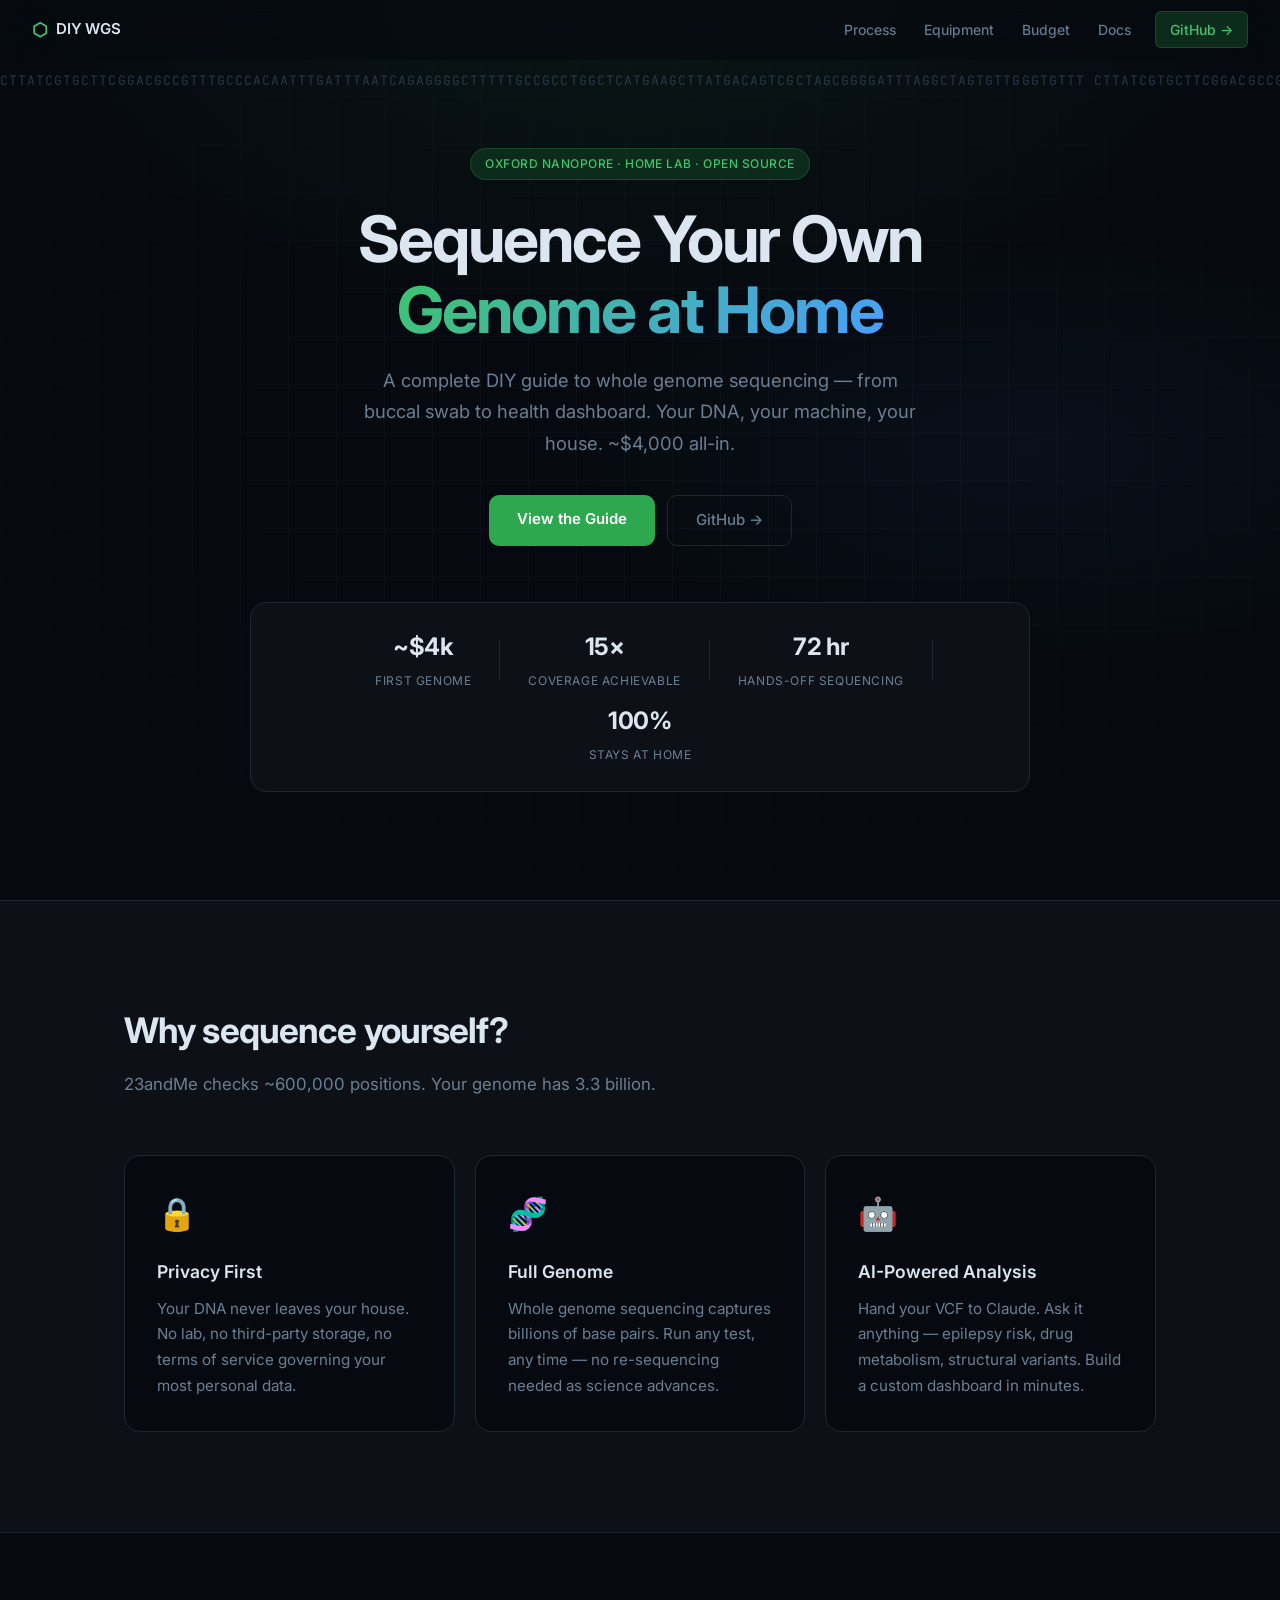
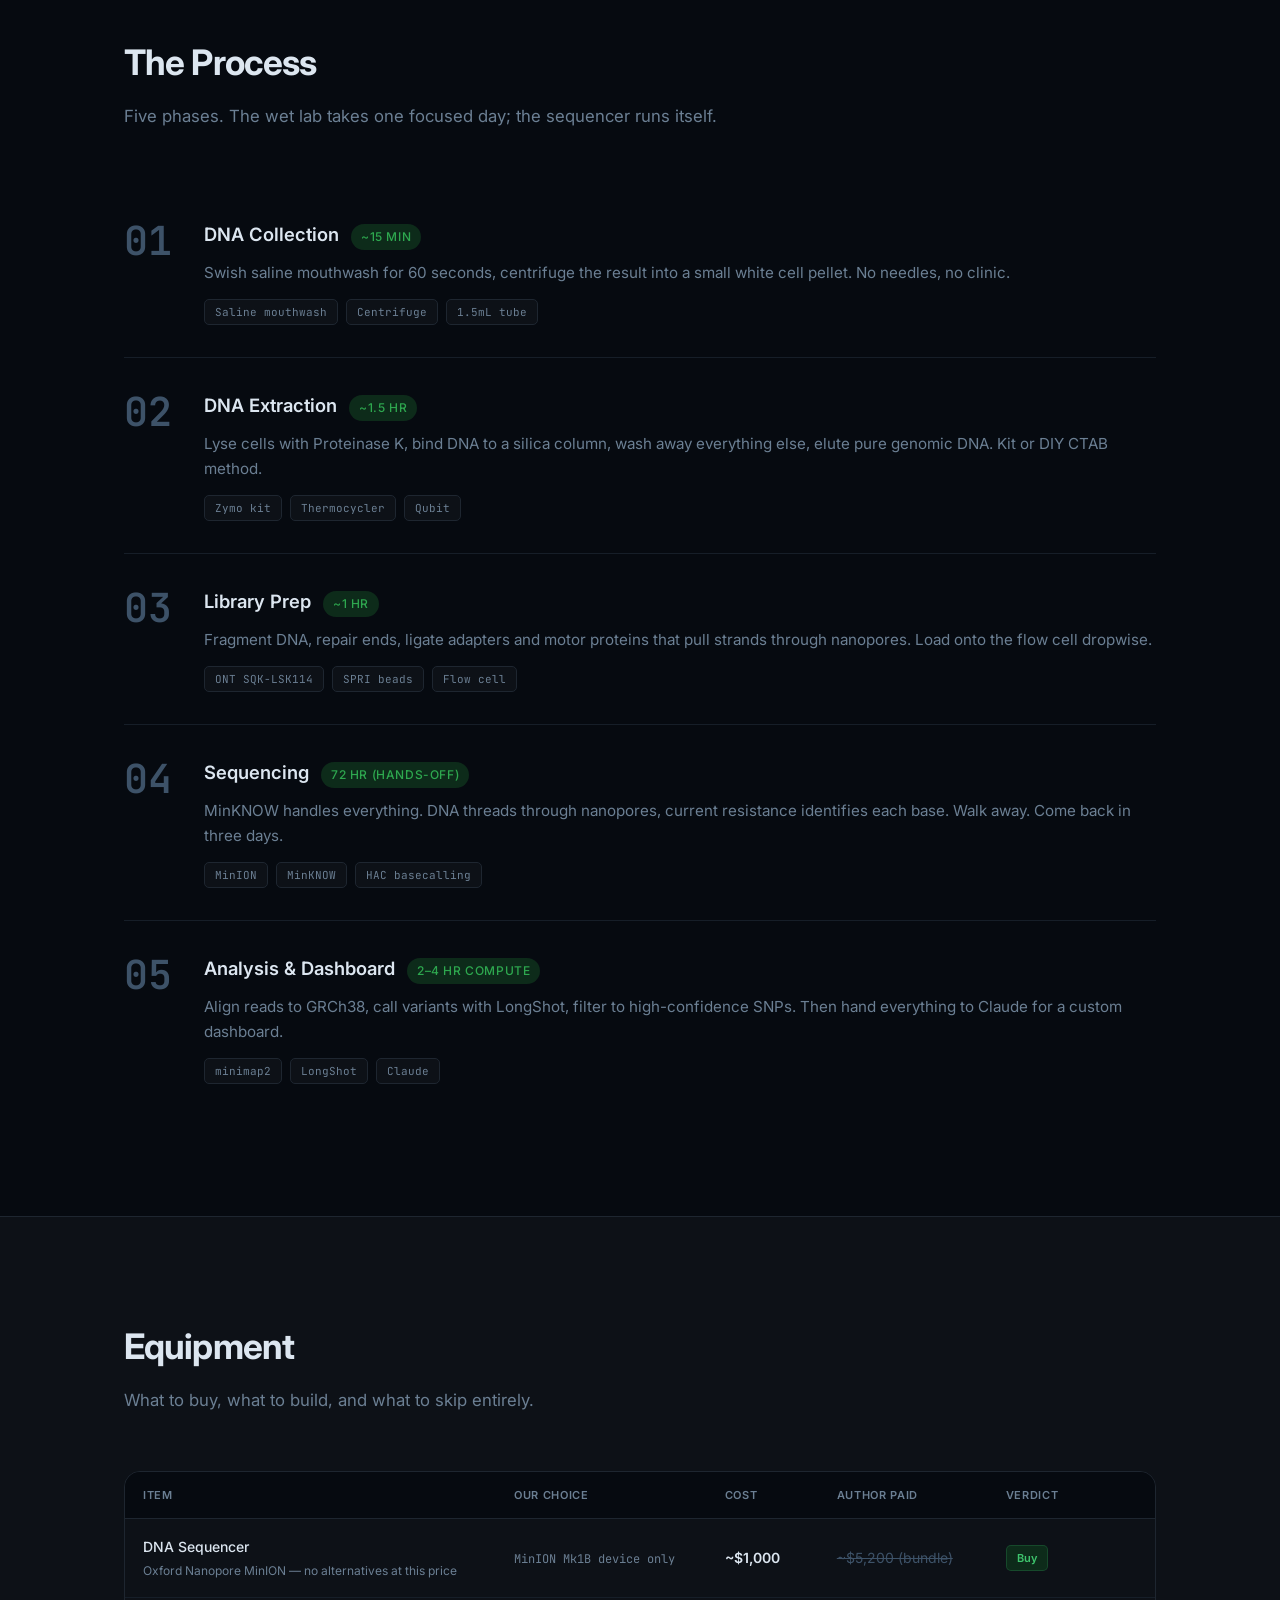
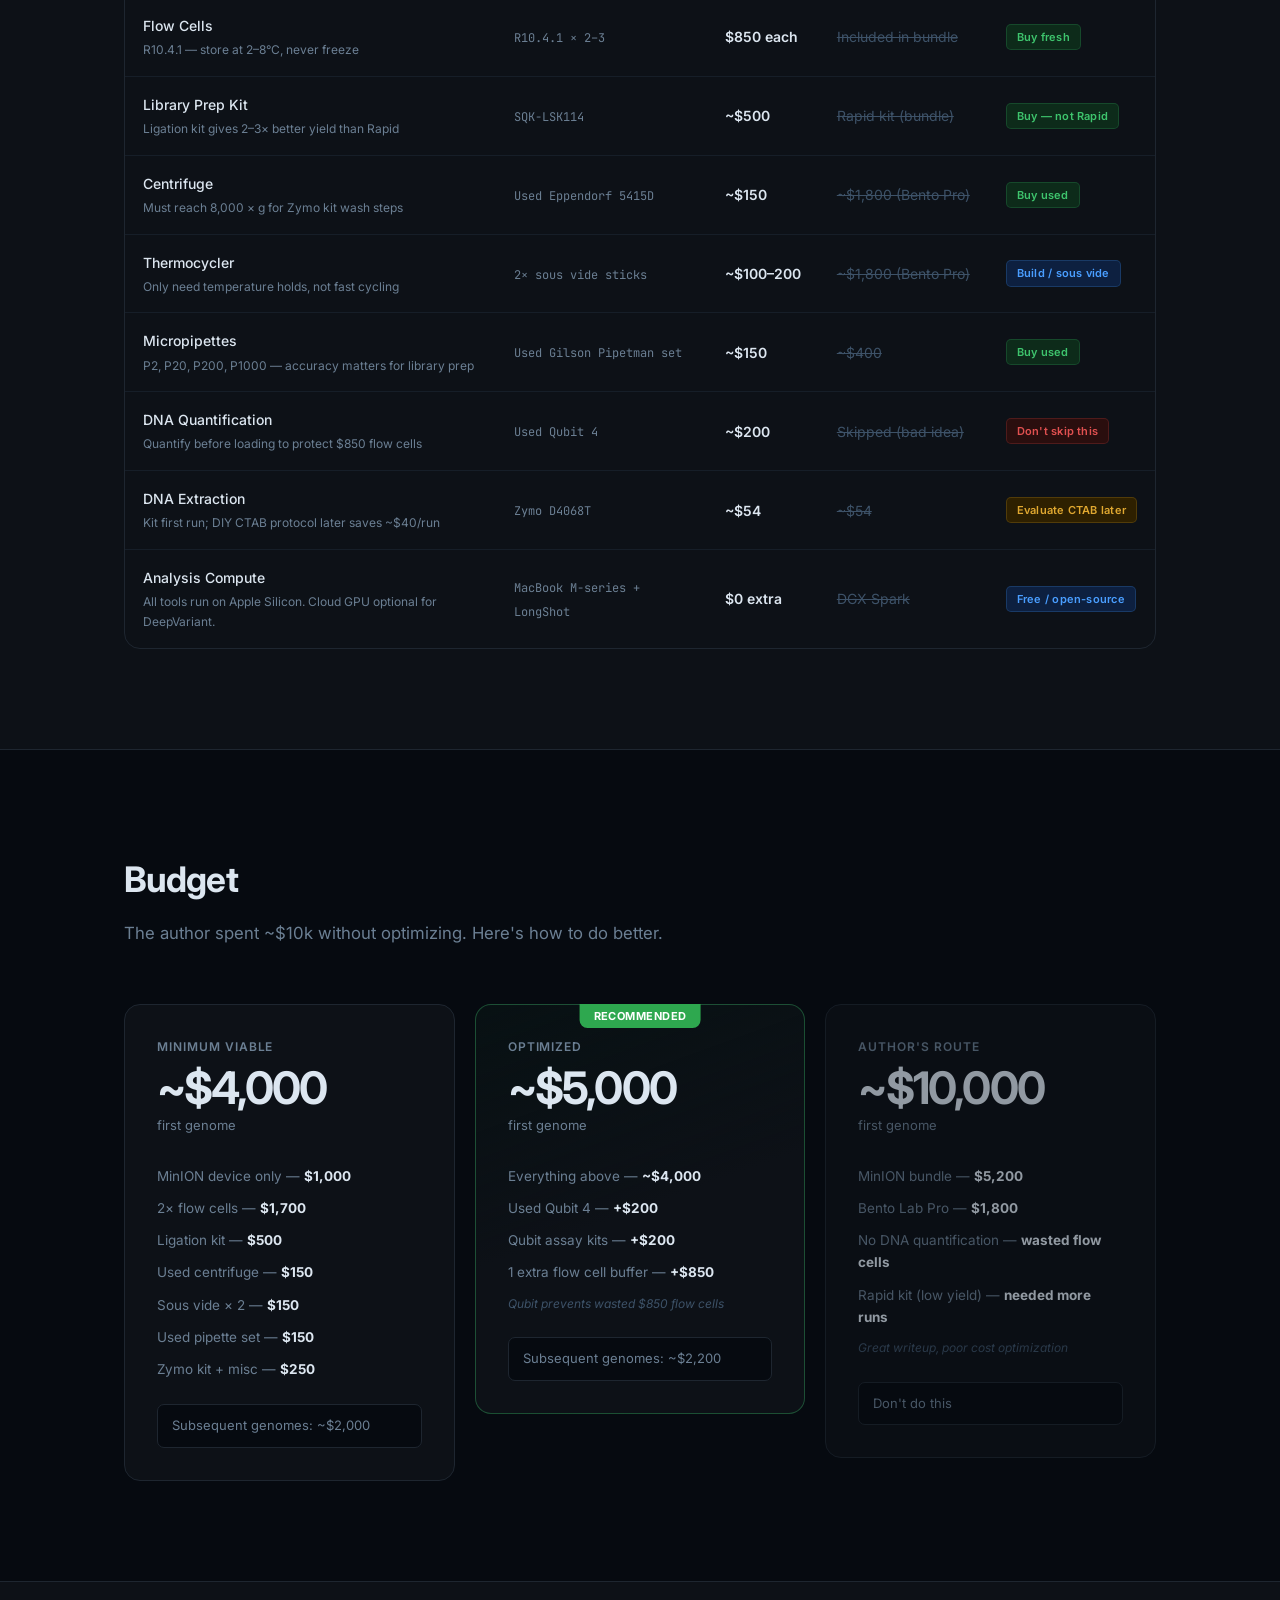
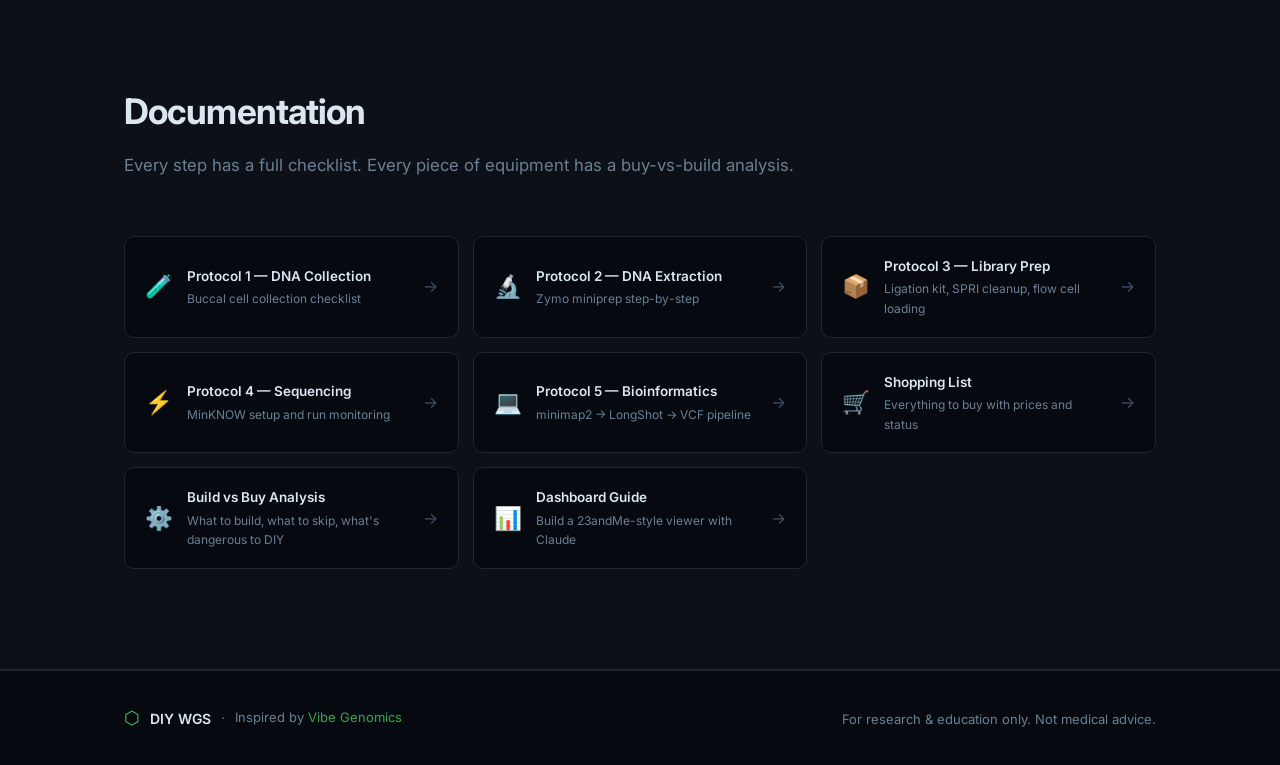
==== index.html @ b57f1a95 "Initial project setup: DIY whole genome sequencing guide Planning docs, protocols, equipment analysi" ====
<!DOCTYPE html>
<html lang="en">
<head>
  <meta charset="UTF-8">
  <meta name="viewport" content="width=device-width, initial-scale=1.0">
  <title>DIY Genome Sequencing</title>
  <link rel="preconnect" href="https://fonts.googleapis.com">
  <link href="https://fonts.googleapis.com/css2?family=Inter:wght@300;400;500;600;700&family=JetBrains+Mono:wght@400;600&display=swap" rel="stylesheet">
  <link rel="stylesheet" href="style.css">
</head>
<body>

  <!-- NAV -->
  <nav>
    <a href="#" class="nav-logo">
      <span class="logo-helix">⬡</span>
      <span>DIY&nbsp;WGS</span>
    </a>
    <div class="nav-links">
      <a href="#process">Process</a>
      <a href="#equipment">Equipment</a>
      <a href="#budget">Budget</a>
      <a href="#docs">Docs</a>
      <a href="https://github.com/jonathanmlaliberte/diy-wgs" class="nav-github" target="_blank">GitHub →</a>
    </div>
  </nav>

  <!-- HERO -->
  <section id="hero">
    <div class="dna-ticker" id="dnaTicker"></div>
    <div class="hero-content">
      <div class="hero-badge">Oxford Nanopore · Home Lab · Open Source</div>
      <h1>Sequence Your Own<br><span class="gradient-text">Genome at Home</span></h1>
      <p class="hero-sub">
        A complete DIY guide to whole genome sequencing — from buccal swab to
        health dashboard. Your DNA, your machine, your house. ~$4,000 all-in.
      </p>
      <div class="hero-cta">
        <a href="#process" class="btn-primary">View the Guide</a>
        <a href="https://github.com/jonathanmlaliberte/diy-wgs" class="btn-secondary" target="_blank">GitHub →</a>
      </div>
      <div class="hero-stats">
        <div class="stat">
          <span class="stat-value">~$4k</span>
          <span class="stat-label">first genome</span>
        </div>
        <div class="stat-divider"></div>
        <div class="stat">
          <span class="stat-value">15×</span>
          <span class="stat-label">coverage achievable</span>
        </div>
        <div class="stat-divider"></div>
        <div class="stat">
          <span class="stat-value">72 hr</span>
          <span class="stat-label">hands-off sequencing</span>
        </div>
        <div class="stat-divider"></div>
        <div class="stat">
          <span class="stat-value">100%</span>
          <span class="stat-label">stays at home</span>
        </div>
      </div>
    </div>
  </section>

  <!-- WHY -->
  <section id="why">
    <div class="container">
      <h2 class="section-title">Why sequence yourself?</h2>
      <p class="section-sub">23andMe checks ~600,000 positions. Your genome has 3.3 billion.</p>
      <div class="why-cards">
        <div class="why-card">
          <div class="why-icon">🔒</div>
          <h3>Privacy First</h3>
          <p>Your DNA never leaves your house. No lab, no third-party storage, no terms of service governing your most personal data.</p>
        </div>
        <div class="why-card">
          <div class="why-icon">🧬</div>
          <h3>Full Genome</h3>
          <p>Whole genome sequencing captures billions of base pairs. Run any test, any time — no re-sequencing needed as science advances.</p>
        </div>
        <div class="why-card">
          <div class="why-icon">🤖</div>
          <h3>AI-Powered Analysis</h3>
          <p>Hand your VCF to Claude. Ask it anything — epilepsy risk, drug metabolism, structural variants. Build a custom dashboard in minutes.</p>
        </div>
      </div>
    </div>
  </section>

  <!-- PROCESS -->
  <section id="process">
    <div class="container">
      <h2 class="section-title">The Process</h2>
      <p class="section-sub">Five phases. The wet lab takes one focused day; the sequencer runs itself.</p>
      <div class="steps">
        <div class="step">
          <div class="step-num">01</div>
          <div class="step-body">
            <div class="step-header">
              <h3>DNA Collection</h3>
              <span class="step-time">~15 min</span>
            </div>
            <p>Swish saline mouthwash for 60 seconds, centrifuge the result into a small white cell pellet. No needles, no clinic.</p>
            <div class="step-items">
              <span class="tag">Saline mouthwash</span>
              <span class="tag">Centrifuge</span>
              <span class="tag">1.5mL tube</span>
            </div>
          </div>
        </div>
        <div class="step">
          <div class="step-num">02</div>
          <div class="step-body">
            <div class="step-header">
              <h3>DNA Extraction</h3>
              <span class="step-time">~1.5 hr</span>
            </div>
            <p>Lyse cells with Proteinase K, bind DNA to a silica column, wash away everything else, elute pure genomic DNA. Kit or DIY CTAB method.</p>
            <div class="step-items">
              <span class="tag">Zymo kit</span>
              <span class="tag">Thermocycler</span>
              <span class="tag">Qubit</span>
            </div>
          </div>
        </div>
        <div class="step">
          <div class="step-num">03</div>
          <div class="step-body">
            <div class="step-header">
              <h3>Library Prep</h3>
              <span class="step-time">~1 hr</span>
            </div>
            <p>Fragment DNA, repair ends, ligate adapters and motor proteins that pull strands through nanopores. Load onto the flow cell dropwise.</p>
            <div class="step-items">
              <span class="tag">ONT SQK-LSK114</span>
              <span class="tag">SPRI beads</span>
              <span class="tag">Flow cell</span>
            </div>
          </div>
        </div>
        <div class="step">
          <div class="step-num">04</div>
          <div class="step-body">
            <div class="step-header">
              <h3>Sequencing</h3>
              <span class="step-time">72 hr (hands-off)</span>
            </div>
            <p>MinKNOW handles everything. DNA threads through nanopores, current resistance identifies each base. Walk away. Come back in three days.</p>
            <div class="step-items">
              <span class="tag">MinION</span>
              <span class="tag">MinKNOW</span>
              <span class="tag">HAC basecalling</span>
            </div>
          </div>
        </div>
        <div class="step">
          <div class="step-num">05</div>
          <div class="step-body">
            <div class="step-header">
              <h3>Analysis & Dashboard</h3>
              <span class="step-time">2–4 hr compute</span>
            </div>
            <p>Align reads to GRCh38, call variants with LongShot, filter to high-confidence SNPs. Then hand everything to Claude for a custom dashboard.</p>
            <div class="step-items">
              <span class="tag">minimap2</span>
              <span class="tag">LongShot</span>
              <span class="tag">Claude</span>
            </div>
          </div>
        </div>
      </div>
    </div>
  </section>

  <!-- EQUIPMENT -->
  <section id="equipment">
    <div class="container">
      <h2 class="section-title">Equipment</h2>
      <p class="section-sub">What to buy, what to build, and what to skip entirely.</p>
      <div class="equip-table-wrap">
        <table class="equip-table">
          <thead>
            <tr>
              <th>Item</th>
              <th>Our Choice</th>
              <th>Cost</th>
              <th>Author Paid</th>
              <th>Verdict</th>
            </tr>
          </thead>
          <tbody>
            <tr>
              <td>
                <div class="equip-name">DNA Sequencer</div>
                <div class="equip-desc">Oxford Nanopore MinION — no alternatives at this price</div>
              </td>
              <td><span class="mono">MinION Mk1B device only</span></td>
              <td class="cost">~$1,000</td>
              <td class="cost muted">~$5,200 (bundle)</td>
              <td><span class="verdict buy">Buy</span></td>
            </tr>
            <tr>
              <td>
                <div class="equip-name">Flow Cells</div>
                <div class="equip-desc">R10.4.1 — store at 2–8°C, never freeze</div>
              </td>
              <td><span class="mono">R10.4.1 × 2–3</span></td>
              <td class="cost">$850 each</td>
              <td class="cost muted">Included in bundle</td>
              <td><span class="verdict buy">Buy fresh</span></td>
            </tr>
            <tr>
              <td>
                <div class="equip-name">Library Prep Kit</div>
                <div class="equip-desc">Ligation kit gives 2–3× better yield than Rapid</div>
              </td>
              <td><span class="mono">SQK-LSK114</span></td>
              <td class="cost">~$500</td>
              <td class="cost muted">Rapid kit (bundle)</td>
              <td><span class="verdict buy">Buy — not Rapid</span></td>
            </tr>
            <tr>
              <td>
                <div class="equip-name">Centrifuge</div>
                <div class="equip-desc">Must reach 8,000 × g for Zymo kit wash steps</div>
              </td>
              <td><span class="mono">Used Eppendorf 5415D</span></td>
              <td class="cost">~$150</td>
              <td class="cost muted">~$1,800 (Bento Pro)</td>
              <td><span class="verdict buy">Buy used</span></td>
            </tr>
            <tr>
              <td>
                <div class="equip-name">Thermocycler</div>
                <div class="equip-desc">Only need temperature holds, not fast cycling</div>
              </td>
              <td><span class="mono">2× sous vide sticks</span></td>
              <td class="cost">~$100–200</td>
              <td class="cost muted">~$1,800 (Bento Pro)</td>
              <td><span class="verdict build">Build / sous vide</span></td>
            </tr>
            <tr>
              <td>
                <div class="equip-name">Micropipettes</div>
                <div class="equip-desc">P2, P20, P200, P1000 — accuracy matters for library prep</div>
              </td>
              <td><span class="mono">Used Gilson Pipetman set</span></td>
              <td class="cost">~$150</td>
              <td class="cost muted">~$400</td>
              <td><span class="verdict buy">Buy used</span></td>
            </tr>
            <tr>
              <td>
                <div class="equip-name">DNA Quantification</div>
                <div class="equip-desc">Quantify before loading to protect $850 flow cells</div>
              </td>
              <td><span class="mono">Used Qubit 4</span></td>
              <td class="cost">~$200</td>
              <td class="cost muted">Skipped (bad idea)</td>
              <td><span class="verdict important">Don't skip this</span></td>
            </tr>
            <tr>
              <td>
                <div class="equip-name">DNA Extraction</div>
                <div class="equip-desc">Kit first run; DIY CTAB protocol later saves ~$40/run</div>
              </td>
              <td><span class="mono">Zymo D4068T</span></td>
              <td class="cost">~$54</td>
              <td class="cost muted">~$54</td>
              <td><span class="verdict eval">Evaluate CTAB later</span></td>
            </tr>
            <tr>
              <td>
                <div class="equip-name">Analysis Compute</div>
                <div class="equip-desc">All tools run on Apple Silicon. Cloud GPU optional for DeepVariant.</div>
              </td>
              <td><span class="mono">MacBook M-series + LongShot</span></td>
              <td class="cost">$0 extra</td>
              <td class="cost muted">DGX Spark</td>
              <td><span class="verdict build">Free / open-source</span></td>
            </tr>
          </tbody>
        </table>
      </div>
    </div>
  </section>

  <!-- BUDGET -->
  <section id="budget">
    <div class="container">
      <h2 class="section-title">Budget</h2>
      <p class="section-sub">The author spent ~$10k without optimizing. Here's how to do better.</p>
      <div class="budget-cards">
        <div class="budget-card">
          <div class="budget-tier">Minimum Viable</div>
          <div class="budget-price">~$4,000</div>
          <div class="budget-per">first genome</div>
          <div class="budget-items">
            <div class="bi">MinION device only — <strong>$1,000</strong></div>
            <div class="bi">2× flow cells — <strong>$1,700</strong></div>
            <div class="bi">Ligation kit — <strong>$500</strong></div>
            <div class="bi">Used centrifuge — <strong>$150</strong></div>
            <div class="bi">Sous vide × 2 — <strong>$150</strong></div>
            <div class="bi">Used pipette set — <strong>$150</strong></div>
            <div class="bi">Zymo kit + misc — <strong>$250</strong></div>
          </div>
          <div class="budget-subsequent">Subsequent genomes: ~$2,000</div>
        </div>
        <div class="budget-card recommended">
          <div class="budget-rec-badge">Recommended</div>
          <div class="budget-tier">Optimized</div>
          <div class="budget-price">~$5,000</div>
          <div class="budget-per">first genome</div>
          <div class="budget-items">
            <div class="bi">Everything above — <strong>~$4,000</strong></div>
            <div class="bi">Used Qubit 4 — <strong>+$200</strong></div>
            <div class="bi">Qubit assay kits — <strong>+$200</strong></div>
            <div class="bi">1 extra flow cell buffer — <strong>+$850</strong></div>
            <div class="bi bi-note">Qubit prevents wasted $850 flow cells</div>
          </div>
          <div class="budget-subsequent">Subsequent genomes: ~$2,200</div>
        </div>
        <div class="budget-card dim">
          <div class="budget-tier">Author's Route</div>
          <div class="budget-price">~$10,000</div>
          <div class="budget-per">first genome</div>
          <div class="budget-items">
            <div class="bi">MinION bundle — <strong>$5,200</strong></div>
            <div class="bi">Bento Lab Pro — <strong>$1,800</strong></div>
            <div class="bi">No DNA quantification — <strong>wasted flow cells</strong></div>
            <div class="bi">Rapid kit (low yield) — <strong>needed more runs</strong></div>
            <div class="bi bi-note">Great writeup, poor cost optimization</div>
          </div>
          <div class="budget-subsequent">Don't do this</div>
        </div>
      </div>
    </div>
  </section>

  <!-- DOCS -->
  <section id="docs">
    <div class="container">
      <h2 class="section-title">Documentation</h2>
      <p class="section-sub">Every step has a full checklist. Every piece of equipment has a buy-vs-build analysis.</p>
      <div class="docs-grid">
        <a href="protocols/01-dna-collection.md" class="doc-card">
          <div class="doc-icon">🧪</div>
          <div class="doc-body">
            <h4>Protocol 1 — DNA Collection</h4>
            <p>Buccal cell collection checklist</p>
          </div>
          <span class="doc-arrow">→</span>
        </a>
        <a href="protocols/02-dna-extraction.md" class="doc-card">
          <div class="doc-icon">🔬</div>
          <div class="doc-body">
            <h4>Protocol 2 — DNA Extraction</h4>
            <p>Zymo miniprep step-by-step</p>
          </div>
          <span class="doc-arrow">→</span>
        </a>
        <a href="protocols/03-library-prep.md" class="doc-card">
          <div class="doc-icon">📦</div>
          <div class="doc-body">
            <h4>Protocol 3 — Library Prep</h4>
            <p>Ligation kit, SPRI cleanup, flow cell loading</p>
          </div>
          <span class="doc-arrow">→</span>
        </a>
        <a href="protocols/04-sequencing.md" class="doc-card">
          <div class="doc-icon">⚡</div>
          <div class="doc-body">
            <h4>Protocol 4 — Sequencing</h4>
            <p>MinKNOW setup and run monitoring</p>
          </div>
          <span class="doc-arrow">→</span>
        </a>
        <a href="protocols/05-bioinformatics.md" class="doc-card">
          <div class="doc-icon">💻</div>
          <div class="doc-body">
            <h4>Protocol 5 — Bioinformatics</h4>
            <p>minimap2 → LongShot → VCF pipeline</p>
          </div>
          <span class="doc-arrow">→</span>
        </a>
        <a href="equipment/06-shopping-list.md" class="doc-card">
          <div class="doc-icon">🛒</div>
          <div class="doc-body">
            <h4>Shopping List</h4>
            <p>Everything to buy with prices and status</p>
          </div>
          <span class="doc-arrow">→</span>
        </a>
        <a href="research/build-vs-buy.md" class="doc-card">
          <div class="doc-icon">⚙️</div>
          <div class="doc-body">
            <h4>Build vs Buy Analysis</h4>
            <p>What to build, what to skip, what's dangerous to DIY</p>
          </div>
          <span class="doc-arrow">→</span>
        </a>
        <a href="bioinformatics/dashboard.md" class="doc-card">
          <div class="doc-icon">📊</div>
          <div class="doc-body">
            <h4>Dashboard Guide</h4>
            <p>Build a 23andMe-style viewer with Claude</p>
          </div>
          <span class="doc-arrow">→</span>
        </a>
      </div>
    </div>
  </section>

  <!-- FOOTER -->
  <footer>
    <div class="container">
      <div class="footer-inner">
        <div class="footer-left">
          <span class="logo-helix">⬡</span>
          <span class="footer-name">DIY WGS</span>
          <span class="footer-sep">·</span>
          <span class="footer-note">Inspired by <a href="https://vibe-genomics.replit.app/" target="_blank">Vibe Genomics</a></span>
        </div>
        <div class="footer-right">
          <span class="footer-note">For research & education only. Not medical advice.</span>
        </div>
      </div>
    </div>
  </footer>

  <script>
    // DNA ticker animation
    const bases = ['A','T','C','G'];
    const ticker = document.getElementById('dnaTicker');
    const seq = Array.from({length: 120}, () => bases[Math.floor(Math.random()*4)]).join('');
    ticker.textContent = seq + '  ' + seq;

    // Smooth scroll for nav links
    document.querySelectorAll('a[href^="#"]').forEach(a => {
      a.addEventListener('click', e => {
        const target = document.querySelector(a.getAttribute('href'));
        if (target) {
          e.preventDefault();
          target.scrollIntoView({behavior: 'smooth', block: 'start'});
        }
      });
    });

    // Nav shadow on scroll
    const nav = document.querySelector('nav');
    window.addEventListener('scroll', () => {
      nav.classList.toggle('scrolled', window.scrollY > 20);
    });
  </script>
</body>
</html>
---- style.css ----
/* ─── Reset & Base ──────────────────────────────────────────────────────── */
*, *::before, *::after { box-sizing: border-box; margin: 0; padding: 0; }

:root {
  --bg:           #060a10;
  --bg-card:      #0d1117;
  --bg-card-2:    #111820;
  --border:       #1e2630;
  --border-soft:  #161e28;
  --text:         #dce6f0;
  --text-muted:   #6b7f93;
  --text-dim:     #3d5268;
  --green:        #2ea84f;
  --green-bright: #3ec46d;
  --green-dim:    #0d2b1a;
  --blue:         #4a9eff;
  --blue-dim:     #0d2040;
  --yellow:       #e0a830;
  --yellow-dim:   #2e2000;
  --red:          #e05050;
  --red-dim:      #2a0e0e;
  --purple:       #a97df0;
  --purple-dim:   #1e1040;
  --mono:         'JetBrains Mono', 'Courier New', monospace;
  --sans:         'Inter', -apple-system, BlinkMacSystemFont, 'Segoe UI', sans-serif;
  --radius:       10px;
  --radius-lg:    16px;
}

html { scroll-behavior: smooth; }

body {
  background: var(--bg);
  color: var(--text);
  font-family: var(--sans);
  font-size: 16px;
  line-height: 1.65;
  overflow-x: hidden;
}

a { color: inherit; text-decoration: none; }
.container { max-width: 1080px; margin: 0 auto; padding: 0 24px; }

/* ─── Nav ───────────────────────────────────────────────────────────────── */
nav {
  position: fixed; top: 0; left: 0; right: 0; z-index: 100;
  display: flex; align-items: center; justify-content: space-between;
  padding: 0 32px; height: 60px;
  background: rgba(6, 10, 16, 0.7);
  backdrop-filter: blur(14px);
  border-bottom: 1px solid transparent;
  transition: border-color 0.2s, background 0.2s;
}
nav.scrolled {
  border-bottom-color: var(--border);
  background: rgba(6, 10, 16, 0.92);
}
.nav-logo {
  display: flex; align-items: center; gap: 8px;
  font-weight: 600; font-size: 15px; letter-spacing: -0.01em;
  color: var(--text);
}
.logo-helix { font-size: 18px; color: var(--green-bright); }
.nav-links { display: flex; align-items: center; gap: 4px; }
.nav-links a {
  padding: 6px 12px; border-radius: 6px;
  font-size: 14px; font-weight: 450; color: var(--text-muted);
  transition: color 0.15s, background 0.15s;
}
.nav-links a:hover { color: var(--text); background: rgba(255,255,255,0.04); }
.nav-github {
  margin-left: 8px; padding: 6px 14px !important;
  background: var(--green-dim) !important; color: var(--green-bright) !important;
  border: 1px solid rgba(62, 196, 109, 0.2); border-radius: 6px;
  font-weight: 500 !important;
}
.nav-github:hover { background: rgba(62,196,109,0.2) !important; }

/* ─── Hero ──────────────────────────────────────────────────────────────── */
#hero {
  min-height: 100vh;
  display: flex; flex-direction: column; align-items: center; justify-content: center;
  text-align: center;
  padding: 120px 24px 80px;
  position: relative;
  overflow: hidden;
}

#hero::before {
  content: '';
  position: absolute; inset: 0;
  background:
    radial-gradient(ellipse 80% 60% at 50% 0%, rgba(46, 168, 79, 0.07) 0%, transparent 60%),
    radial-gradient(ellipse 60% 40% at 80% 50%, rgba(74, 158, 255, 0.04) 0%, transparent 60%);
  pointer-events: none;
}

/* subtle grid */
#hero::after {
  content: '';
  position: absolute; inset: 0;
  background-image:
    linear-gradient(rgba(255,255,255,0.025) 1px, transparent 1px),
    linear-gradient(90deg, rgba(255,255,255,0.025) 1px, transparent 1px);
  background-size: 48px 48px;
  mask-image: radial-gradient(ellipse 90% 80% at 50% 50%, black 30%, transparent 80%);
  pointer-events: none;
}

.dna-ticker {
  position: absolute; top: 70px; left: 0; right: 0;
  font-family: var(--mono); font-size: 13px; color: var(--text-dim);
  letter-spacing: 0.08em; white-space: nowrap;
  animation: ticker 40s linear infinite;
  opacity: 0.6;
}
@keyframes ticker { from { transform: translateX(0); } to { transform: translateX(-50%); } }

.hero-content { position: relative; z-index: 1; max-width: 780px; }

.hero-badge {
  display: inline-flex; align-items: center;
  margin-bottom: 24px; padding: 5px 14px; border-radius: 999px;
  background: var(--green-dim); border: 1px solid rgba(62,196,109,0.2);
  font-size: 12px; font-weight: 500; color: var(--green-bright);
  letter-spacing: 0.04em; text-transform: uppercase;
}

h1 {
  font-size: clamp(2.4rem, 6vw, 4rem);
  font-weight: 700; letter-spacing: -0.03em; line-height: 1.1;
  margin-bottom: 20px;
}

.gradient-text {
  background: linear-gradient(135deg, var(--green-bright) 0%, var(--blue) 100%);
  -webkit-background-clip: text; -webkit-text-fill-color: transparent;
  background-clip: text;
}

.hero-sub {
  font-size: clamp(1rem, 2vw, 1.15rem); color: var(--text-muted);
  max-width: 560px; margin: 0 auto 36px; line-height: 1.7;
}

.hero-cta { display: flex; gap: 12px; justify-content: center; margin-bottom: 56px; flex-wrap: wrap; }

.btn-primary {
  padding: 12px 28px; border-radius: var(--radius);
  background: var(--green); color: #fff; font-weight: 600; font-size: 15px;
  transition: background 0.15s, transform 0.1s;
}
.btn-primary:hover { background: var(--green-bright); transform: translateY(-1px); }

.btn-secondary {
  padding: 12px 28px; border-radius: var(--radius);
  background: transparent; color: var(--text-muted);
  border: 1px solid var(--border); font-weight: 500; font-size: 15px;
  transition: border-color 0.15s, color 0.15s, transform 0.1s;
}
.btn-secondary:hover { border-color: var(--text-muted); color: var(--text); transform: translateY(-1px); }

.hero-stats {
  display: flex; align-items: center; justify-content: center;
  gap: 0; padding: 20px 32px;
  background: var(--bg-card); border: 1px solid var(--border); border-radius: var(--radius-lg);
  flex-wrap: wrap;
}
.stat { text-align: center; padding: 4px 28px; }
.stat-value { display: block; font-size: 1.5rem; font-weight: 700; color: var(--text); letter-spacing: -0.02em; }
.stat-label { font-size: 12px; color: var(--text-muted); text-transform: uppercase; letter-spacing: 0.05em; }
.stat-divider { width: 1px; height: 40px; background: var(--border); }

/* ─── Sections ──────────────────────────────────────────────────────────── */
section { padding: 100px 0; }
.section-title {
  font-size: clamp(1.6rem, 3vw, 2.2rem); font-weight: 700;
  letter-spacing: -0.025em; margin-bottom: 12px;
}
.section-sub { font-size: 1.05rem; color: var(--text-muted); margin-bottom: 56px; }

/* ─── Why ───────────────────────────────────────────────────────────────── */
#why { background: var(--bg-card); border-top: 1px solid var(--border); border-bottom: 1px solid var(--border); }
.why-cards { display: grid; grid-template-columns: repeat(auto-fit, minmax(280px, 1fr)); gap: 20px; }
.why-card {
  padding: 32px; border-radius: var(--radius-lg);
  background: var(--bg); border: 1px solid var(--border);
  transition: border-color 0.2s;
}
.why-card:hover { border-color: rgba(62,196,109,0.3); }
.why-icon { font-size: 2rem; margin-bottom: 16px; }
.why-card h3 { font-size: 1.1rem; font-weight: 600; margin-bottom: 10px; }
.why-card p { color: var(--text-muted); font-size: 0.95rem; line-height: 1.7; }

/* ─── Process ───────────────────────────────────────────────────────────── */
.steps { display: flex; flex-direction: column; gap: 0; }
.step {
  display: flex; gap: 24px;
  padding: 32px 0; border-bottom: 1px solid var(--border-soft);
}
.step:last-child { border-bottom: none; }
.step-num {
  font-family: var(--mono); font-size: 2.5rem; font-weight: 600;
  color: var(--text-dim); line-height: 1; min-width: 56px;
  padding-top: 2px;
}
.step-body { flex: 1; }
.step-header { display: flex; align-items: baseline; gap: 12px; margin-bottom: 10px; flex-wrap: wrap; }
.step-header h3 { font-size: 1.15rem; font-weight: 600; }
.step-time {
  font-size: 12px; font-weight: 500; text-transform: uppercase; letter-spacing: 0.05em;
  color: var(--green); background: var(--green-dim); padding: 3px 10px; border-radius: 999px;
}
.step-body p { color: var(--text-muted); font-size: 0.95rem; margin-bottom: 14px; }
.step-items { display: flex; flex-wrap: wrap; gap: 8px; }
.tag {
  font-family: var(--mono); font-size: 11px;
  background: var(--bg-card); border: 1px solid var(--border);
  color: var(--text-muted); padding: 3px 10px; border-radius: 5px;
}

/* ─── Equipment ─────────────────────────────────────────────────────────── */
#equipment { background: var(--bg-card); border-top: 1px solid var(--border); border-bottom: 1px solid var(--border); }
.equip-table-wrap { overflow-x: auto; border-radius: var(--radius-lg); border: 1px solid var(--border); }
.equip-table { width: 100%; border-collapse: collapse; }
.equip-table th {
  background: var(--bg); padding: 14px 18px;
  font-size: 11px; font-weight: 600; text-transform: uppercase; letter-spacing: 0.06em;
  color: var(--text-muted); text-align: left; white-space: nowrap;
  border-bottom: 1px solid var(--border);
}
.equip-table td {
  padding: 16px 18px; border-bottom: 1px solid var(--border-soft);
  font-size: 14px; vertical-align: middle;
}
.equip-table tr:last-child td { border-bottom: none; }
.equip-table tr:hover td { background: rgba(255,255,255,0.015); }
.equip-name { font-weight: 500; margin-bottom: 3px; }
.equip-desc { font-size: 12px; color: var(--text-muted); }
.mono { font-family: var(--mono); font-size: 12px; color: var(--text-muted); }
.cost { font-weight: 600; font-size: 14px; white-space: nowrap; }
.muted { color: var(--text-dim); font-weight: 400; text-decoration: line-through; }

.verdict {
  display: inline-block; padding: 3px 10px; border-radius: 5px;
  font-size: 11px; font-weight: 600; white-space: nowrap; letter-spacing: 0.02em;
}
.verdict.buy       { background: var(--green-dim);  color: var(--green-bright); border: 1px solid rgba(62,196,109,0.2); }
.verdict.build     { background: var(--blue-dim);   color: var(--blue);         border: 1px solid rgba(74,158,255,0.2); }
.verdict.eval      { background: var(--yellow-dim); color: var(--yellow);       border: 1px solid rgba(224,168,48,0.2); }
.verdict.important { background: var(--red-dim);    color: var(--red);          border: 1px solid rgba(224,80,80,0.2); }

/* ─── Budget ─────────────────────────────────────────────────────────────── */
.budget-cards { display: grid; grid-template-columns: repeat(auto-fit, minmax(280px, 1fr)); gap: 20px; align-items: start; }
.budget-card {
  padding: 32px; border-radius: var(--radius-lg);
  background: var(--bg-card); border: 1px solid var(--border);
  position: relative;
}
.budget-card.recommended {
  border-color: rgba(62,196,109,0.35);
  background: linear-gradient(160deg, rgba(62,196,109,0.04) 0%, var(--bg-card) 50%);
}
.budget-card.dim { opacity: 0.65; }
.budget-rec-badge {
  position: absolute; top: -1px; left: 50%; transform: translateX(-50%);
  background: var(--green); color: #fff; font-size: 11px; font-weight: 700;
  padding: 3px 14px; border-radius: 0 0 8px 8px; letter-spacing: 0.04em; text-transform: uppercase;
}
.budget-tier { font-size: 12px; font-weight: 600; color: var(--text-muted); text-transform: uppercase; letter-spacing: 0.08em; margin-bottom: 10px; }
.budget-price { font-size: 2.8rem; font-weight: 700; letter-spacing: -0.04em; line-height: 1; margin-bottom: 4px; }
.budget-per { font-size: 13px; color: var(--text-muted); margin-bottom: 28px; }
.budget-items { display: flex; flex-direction: column; gap: 10px; margin-bottom: 24px; }
.bi { font-size: 13.5px; color: var(--text-muted); }
.bi strong { color: var(--text); }
.bi-note { font-style: italic; color: var(--text-dim); font-size: 12px; }
.budget-subsequent {
  padding: 10px 14px; border-radius: 7px; background: var(--bg); border: 1px solid var(--border);
  font-size: 13px; color: var(--text-muted);
}

/* ─── Docs ──────────────────────────────────────────────────────────────── */
#docs { background: var(--bg-card); border-top: 1px solid var(--border); border-bottom: 1px solid var(--border); }
.docs-grid { display: grid; grid-template-columns: repeat(auto-fill, minmax(260px, 1fr)); gap: 14px; }
.doc-card {
  display: flex; align-items: center; gap: 14px; padding: 18px 20px;
  background: var(--bg); border: 1px solid var(--border); border-radius: var(--radius);
  transition: border-color 0.15s, background 0.15s, transform 0.1s;
}
.doc-card:hover {
  border-color: rgba(62,196,109,0.3); background: var(--bg-card-2); transform: translateY(-1px);
}
.doc-icon { font-size: 1.4rem; flex-shrink: 0; }
.doc-body { flex: 1; }
.doc-body h4 { font-size: 13.5px; font-weight: 600; margin-bottom: 2px; }
.doc-body p { font-size: 12px; color: var(--text-muted); }
.doc-arrow { color: var(--text-dim); font-size: 16px; flex-shrink: 0; transition: color 0.15s; }
.doc-card:hover .doc-arrow { color: var(--green-bright); }

/* ─── Footer ─────────────────────────────────────────────────────────────── */
footer {
  padding: 32px 0; border-top: 1px solid var(--border);
  background: var(--bg);
}
.footer-inner {
  display: flex; align-items: center; justify-content: space-between;
  gap: 16px; flex-wrap: wrap;
}
.footer-left { display: flex; align-items: center; gap: 10px; }
.footer-name { font-weight: 600; font-size: 14px; }
.footer-sep { color: var(--text-dim); }
.footer-note { font-size: 13px; color: var(--text-muted); }
.footer-note a { color: var(--green); }
.footer-note a:hover { text-decoration: underline; }
.footer-right .footer-note { text-align: right; }

/* ─── Responsive ─────────────────────────────────────────────────────────── */
@media (max-width: 700px) {
  nav { padding: 0 16px; }
  .nav-links a:not(.nav-github) { display: none; }
  .hero-stats { gap: 8px; padding: 16px 20px; }
  .stat-divider { display: none; }
  .stat { padding: 4px 12px; }
  .step { flex-direction: column; gap: 8px; }
  .step-num { font-size: 1.5rem; }
  .budget-cards { grid-template-columns: 1fr; }
  .footer-inner { flex-direction: column; text-align: center; }
  .footer-right .footer-note { text-align: center; }
}
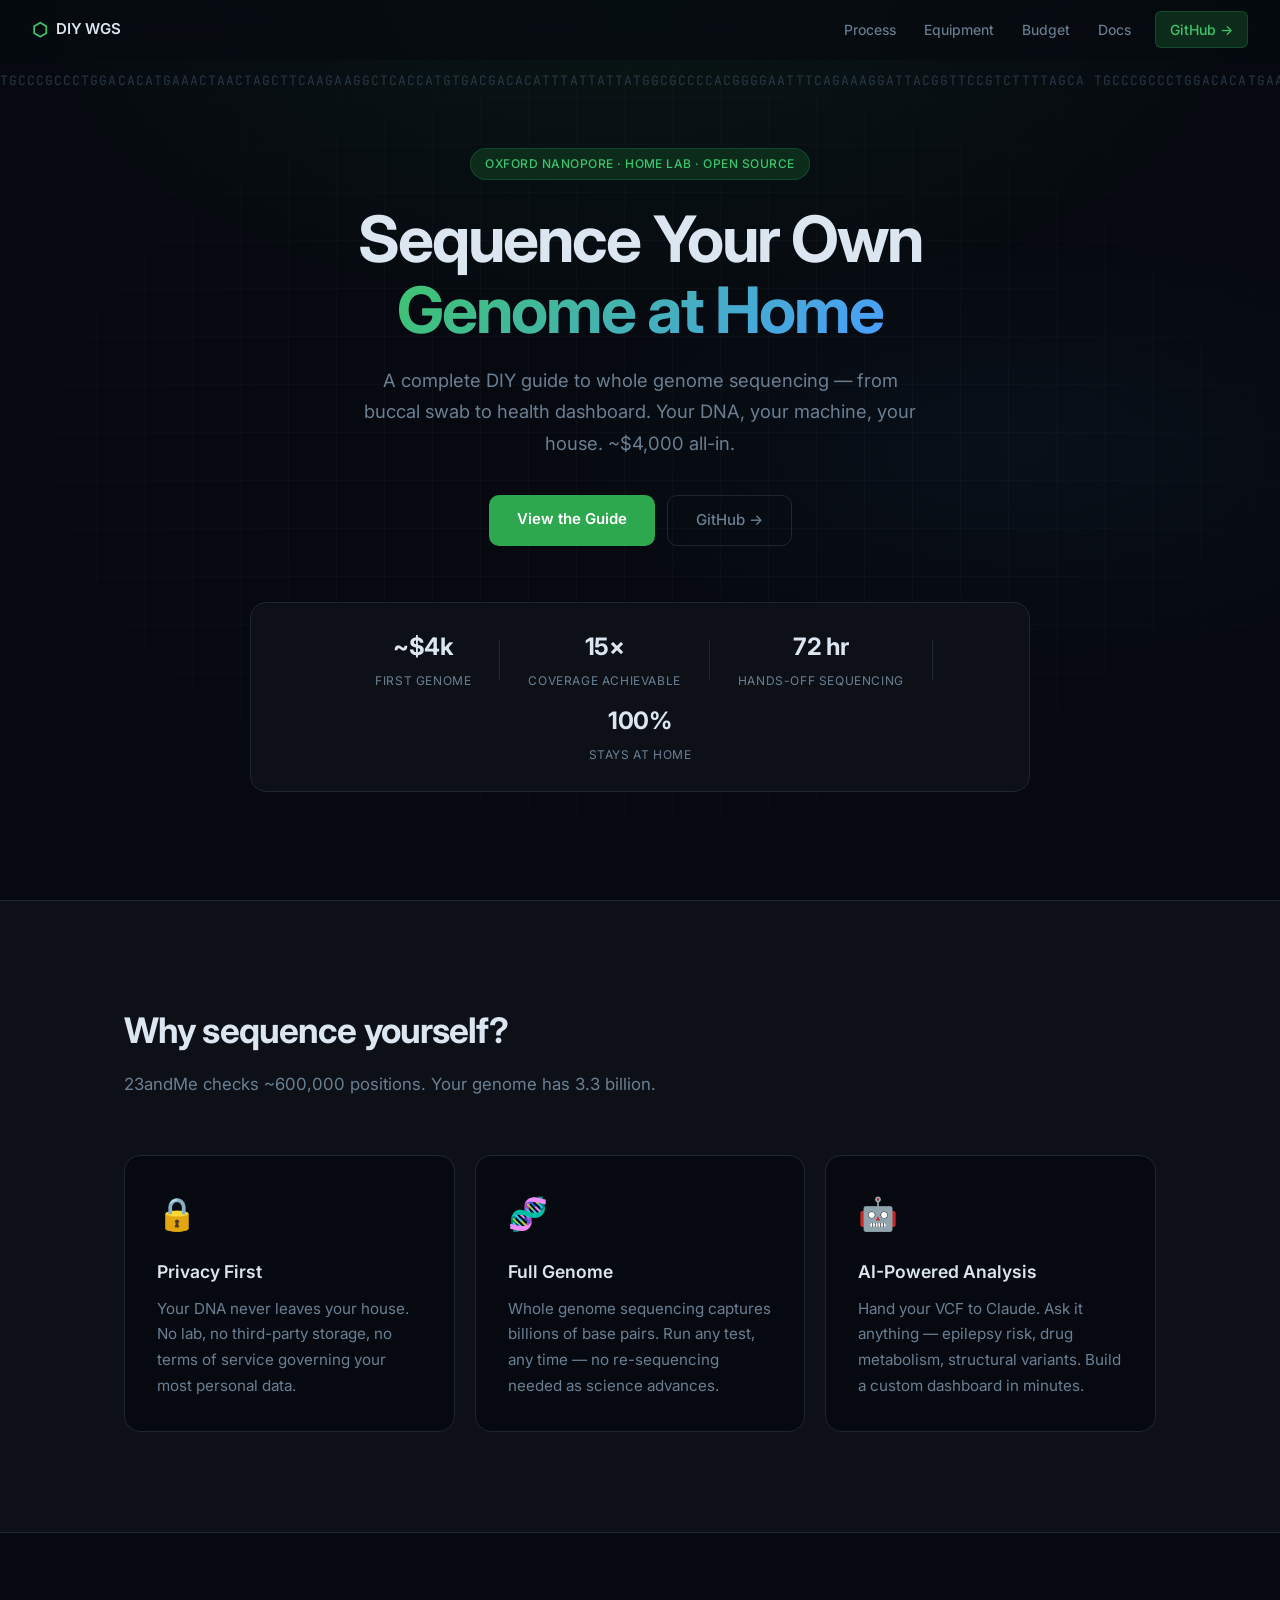
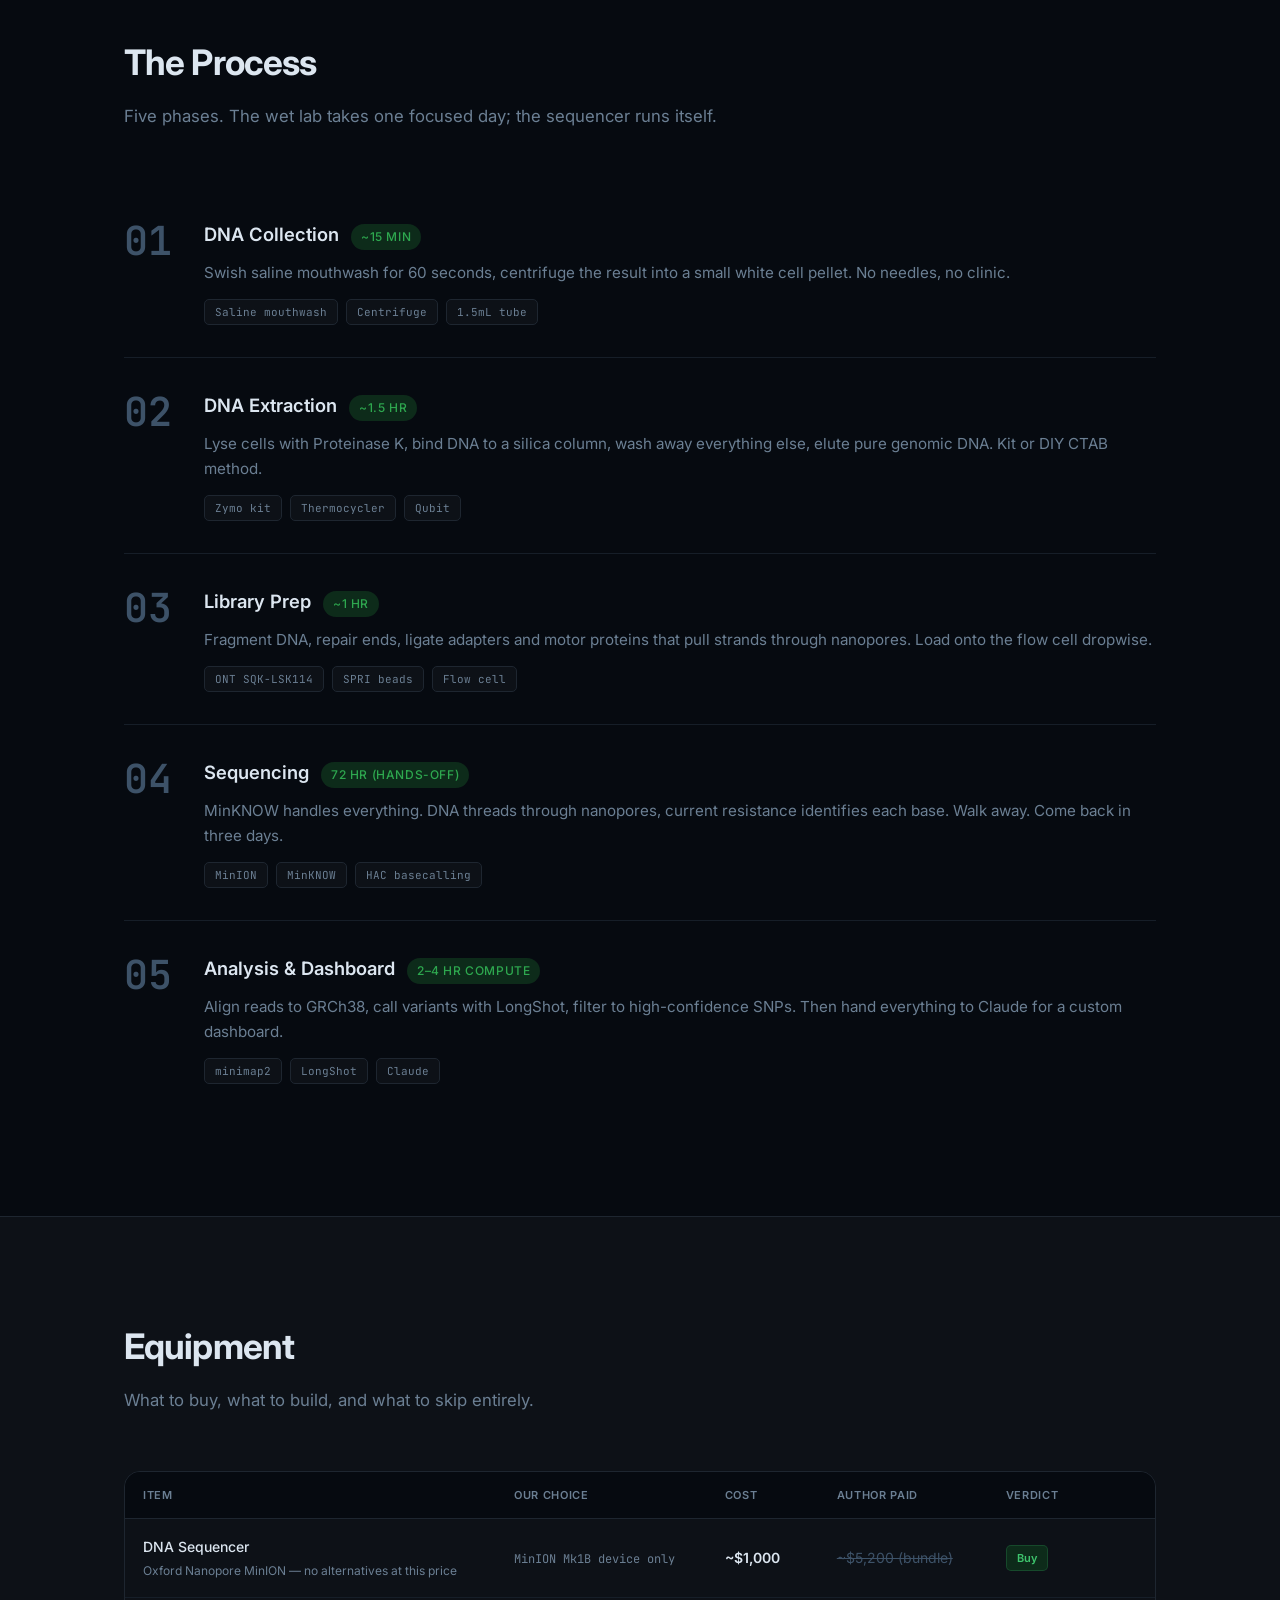
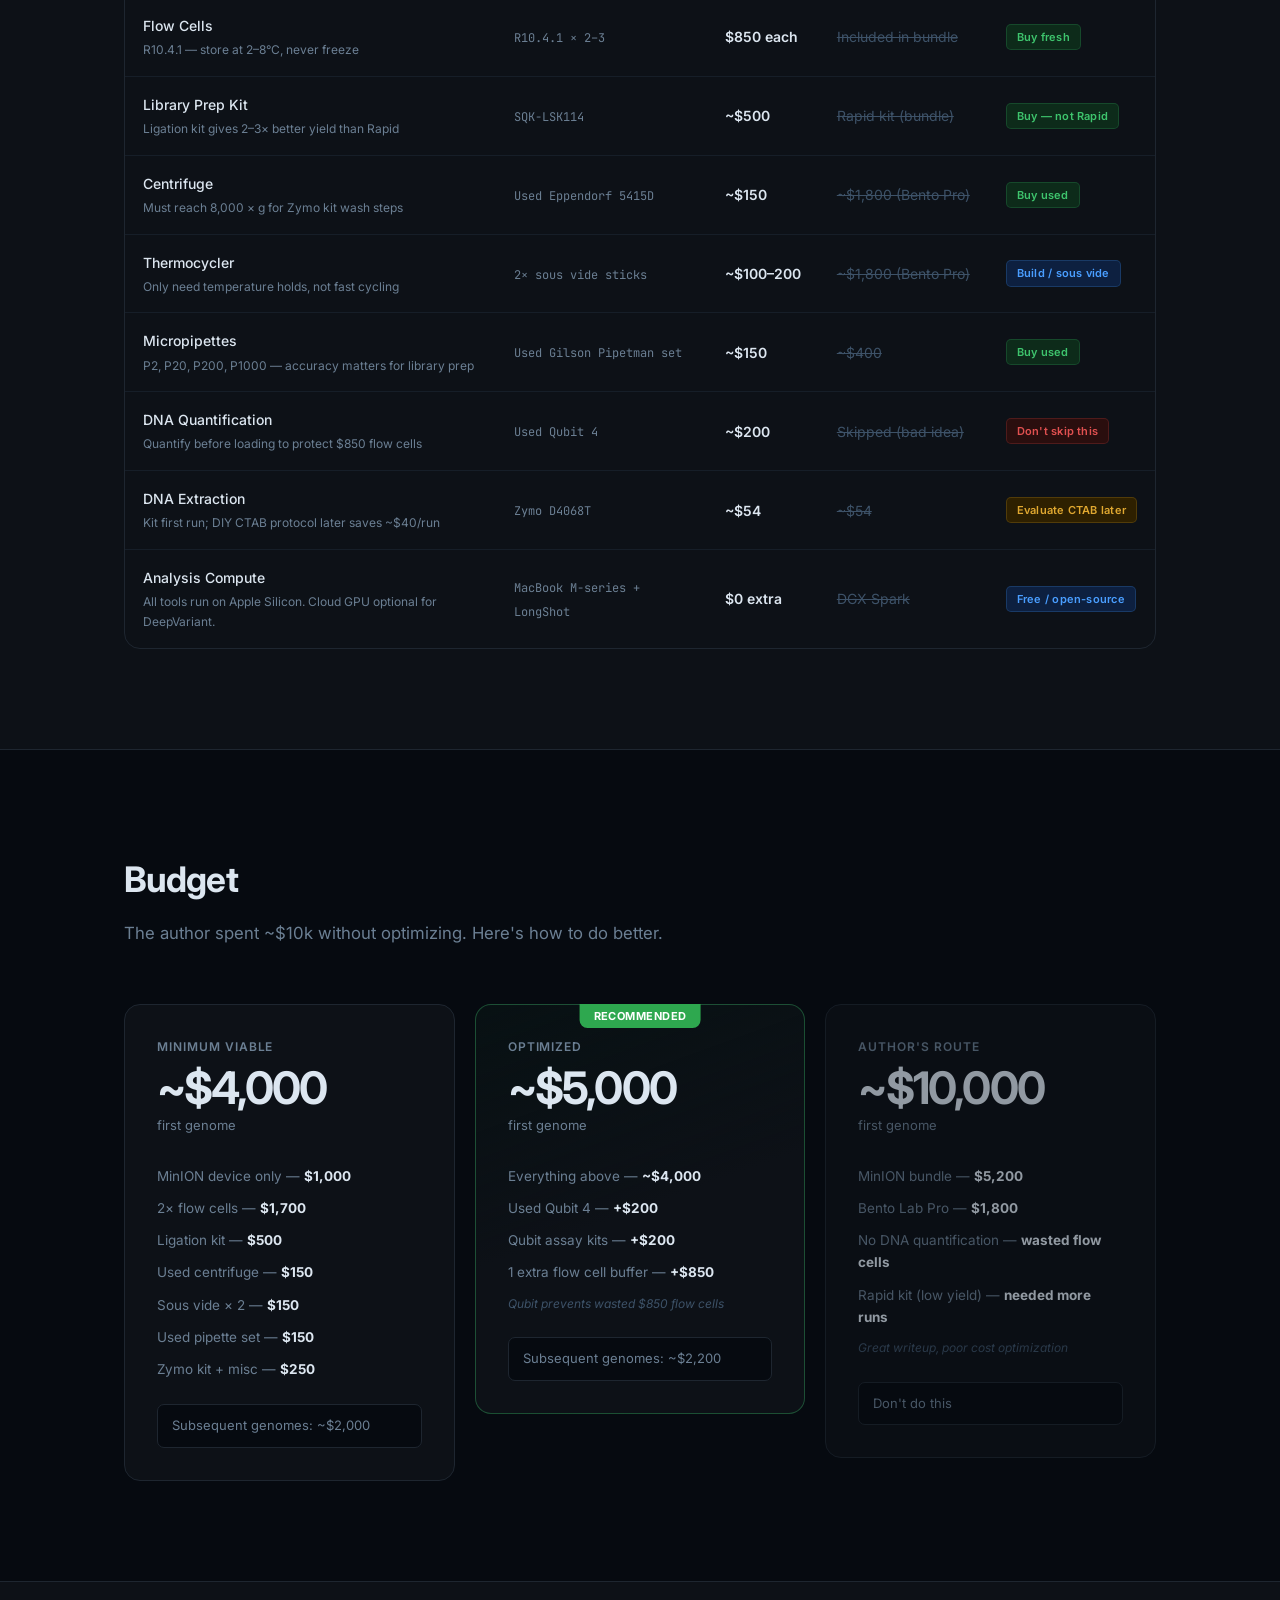
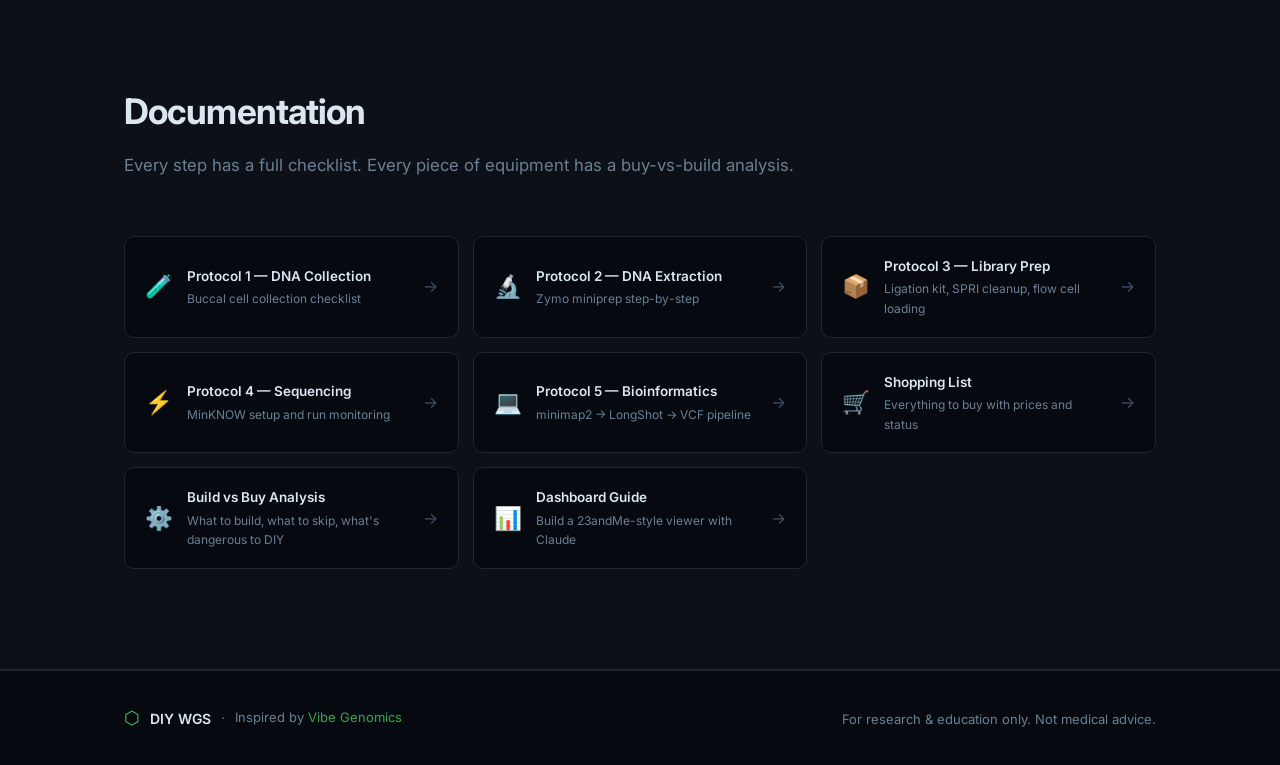
==== commit 9a804e93: "Fix GitHub username in site links Co-Authored-By: Claude Sonnet 4.6 <noreply@anthropic.com>" ====
--- a/index.html
+++ b/index.html
@@ -21,7 +21,7 @@
       <a href="#equipment">Equipment</a>
       <a href="#budget">Budget</a>
       <a href="#docs">Docs</a>
-      <a href="https://github.com/jonathanmlaliberte/diy-wgs" class="nav-github" target="_blank">GitHub →</a>
+      <a href="https://github.com/jonathanlal/diy-wgs" class="nav-github" target="_blank">GitHub →</a>
     </div>
   </nav>
 
@@ -37,7 +37,7 @@
       </p>
       <div class="hero-cta">
         <a href="#process" class="btn-primary">View the Guide</a>
-        <a href="https://github.com/jonathanmlaliberte/diy-wgs" class="btn-secondary" target="_blank">GitHub →</a>
+        <a href="https://github.com/jonathanlal/diy-wgs" class="btn-secondary" target="_blank">GitHub →</a>
       </div>
       <div class="hero-stats">
         <div class="stat">
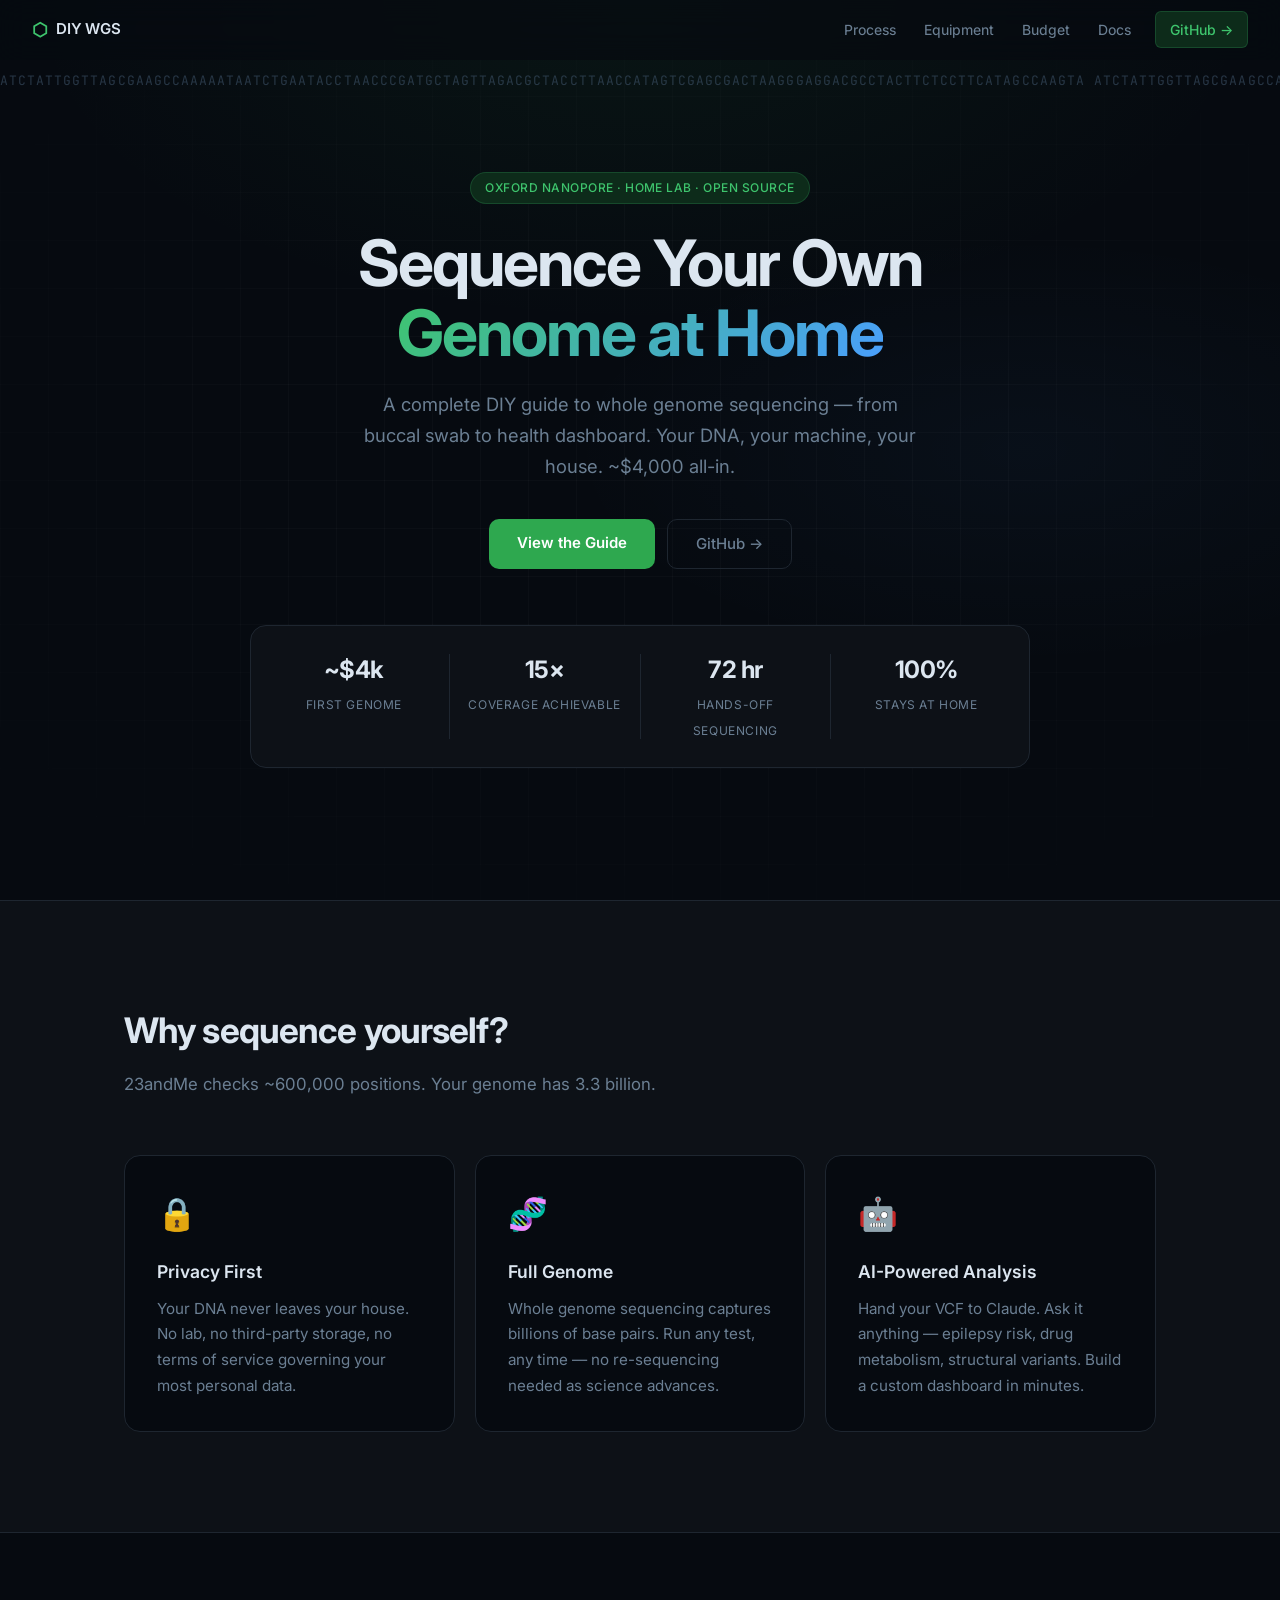
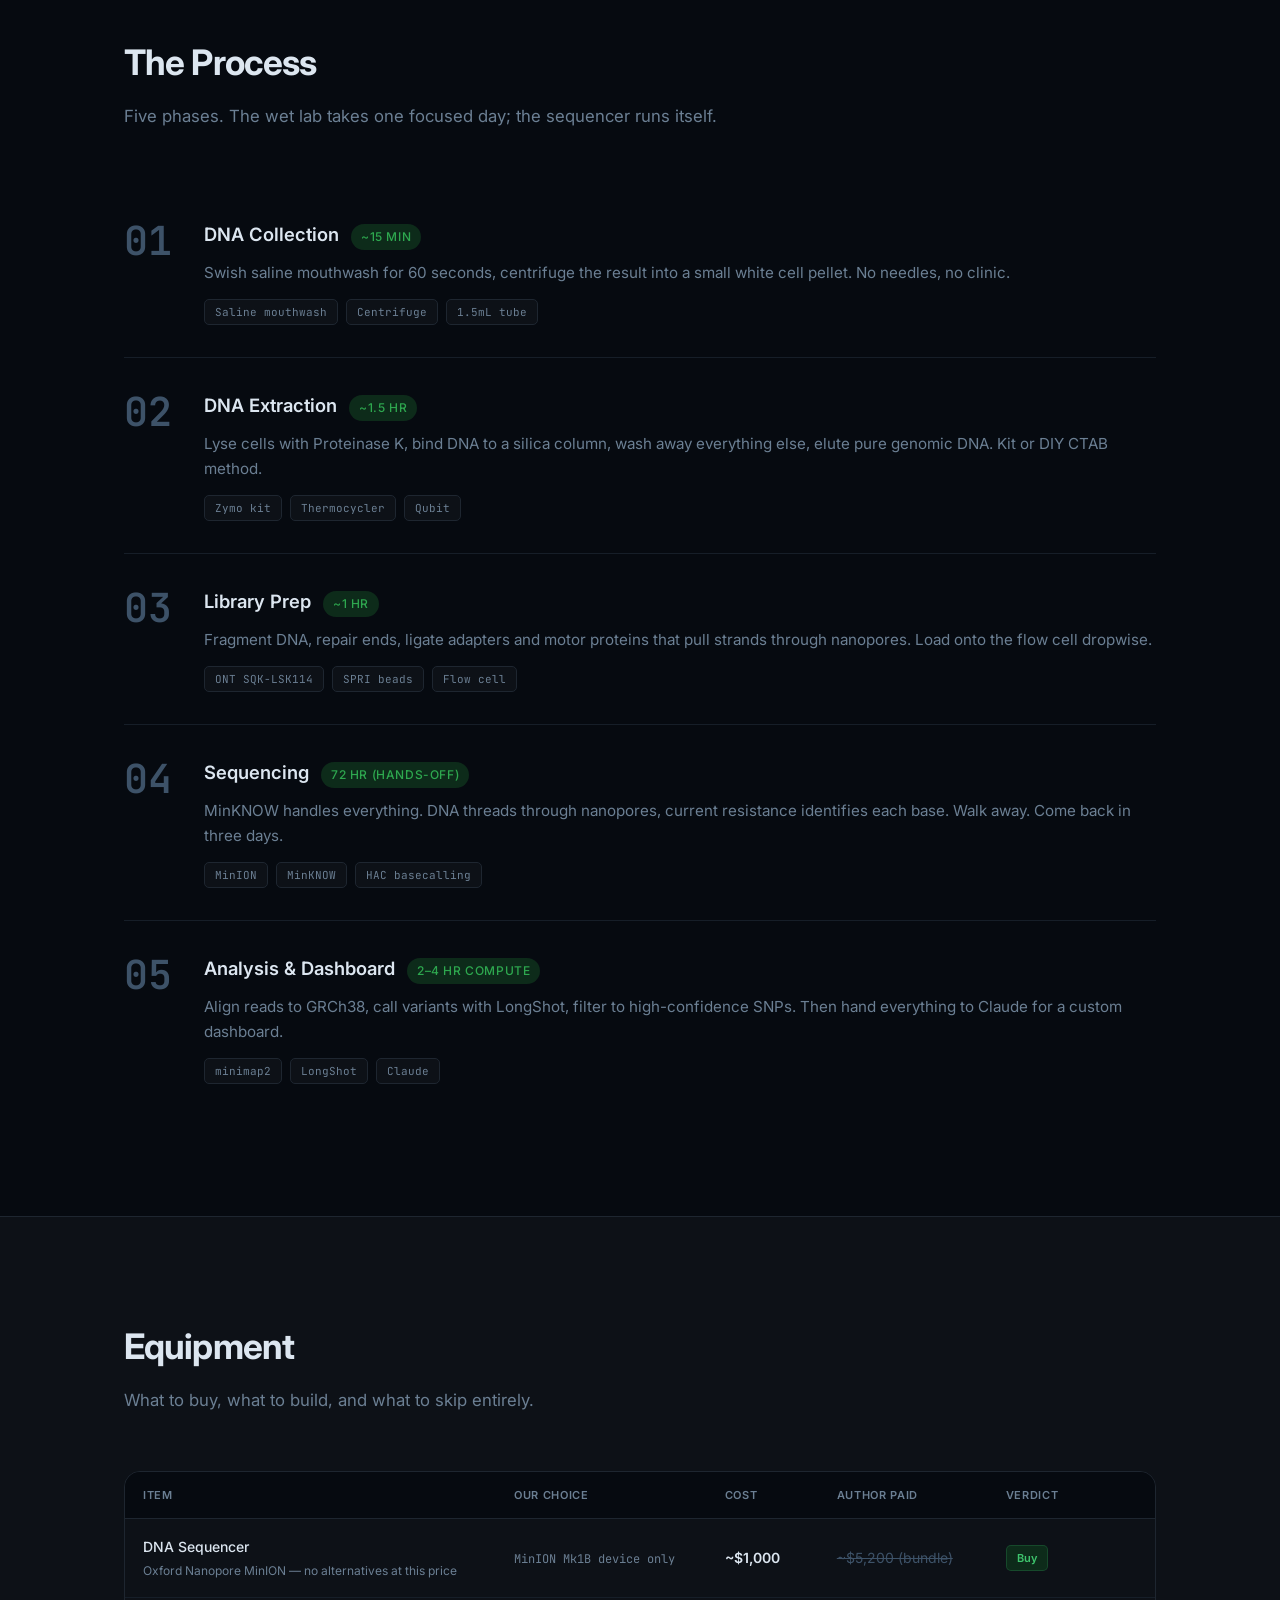
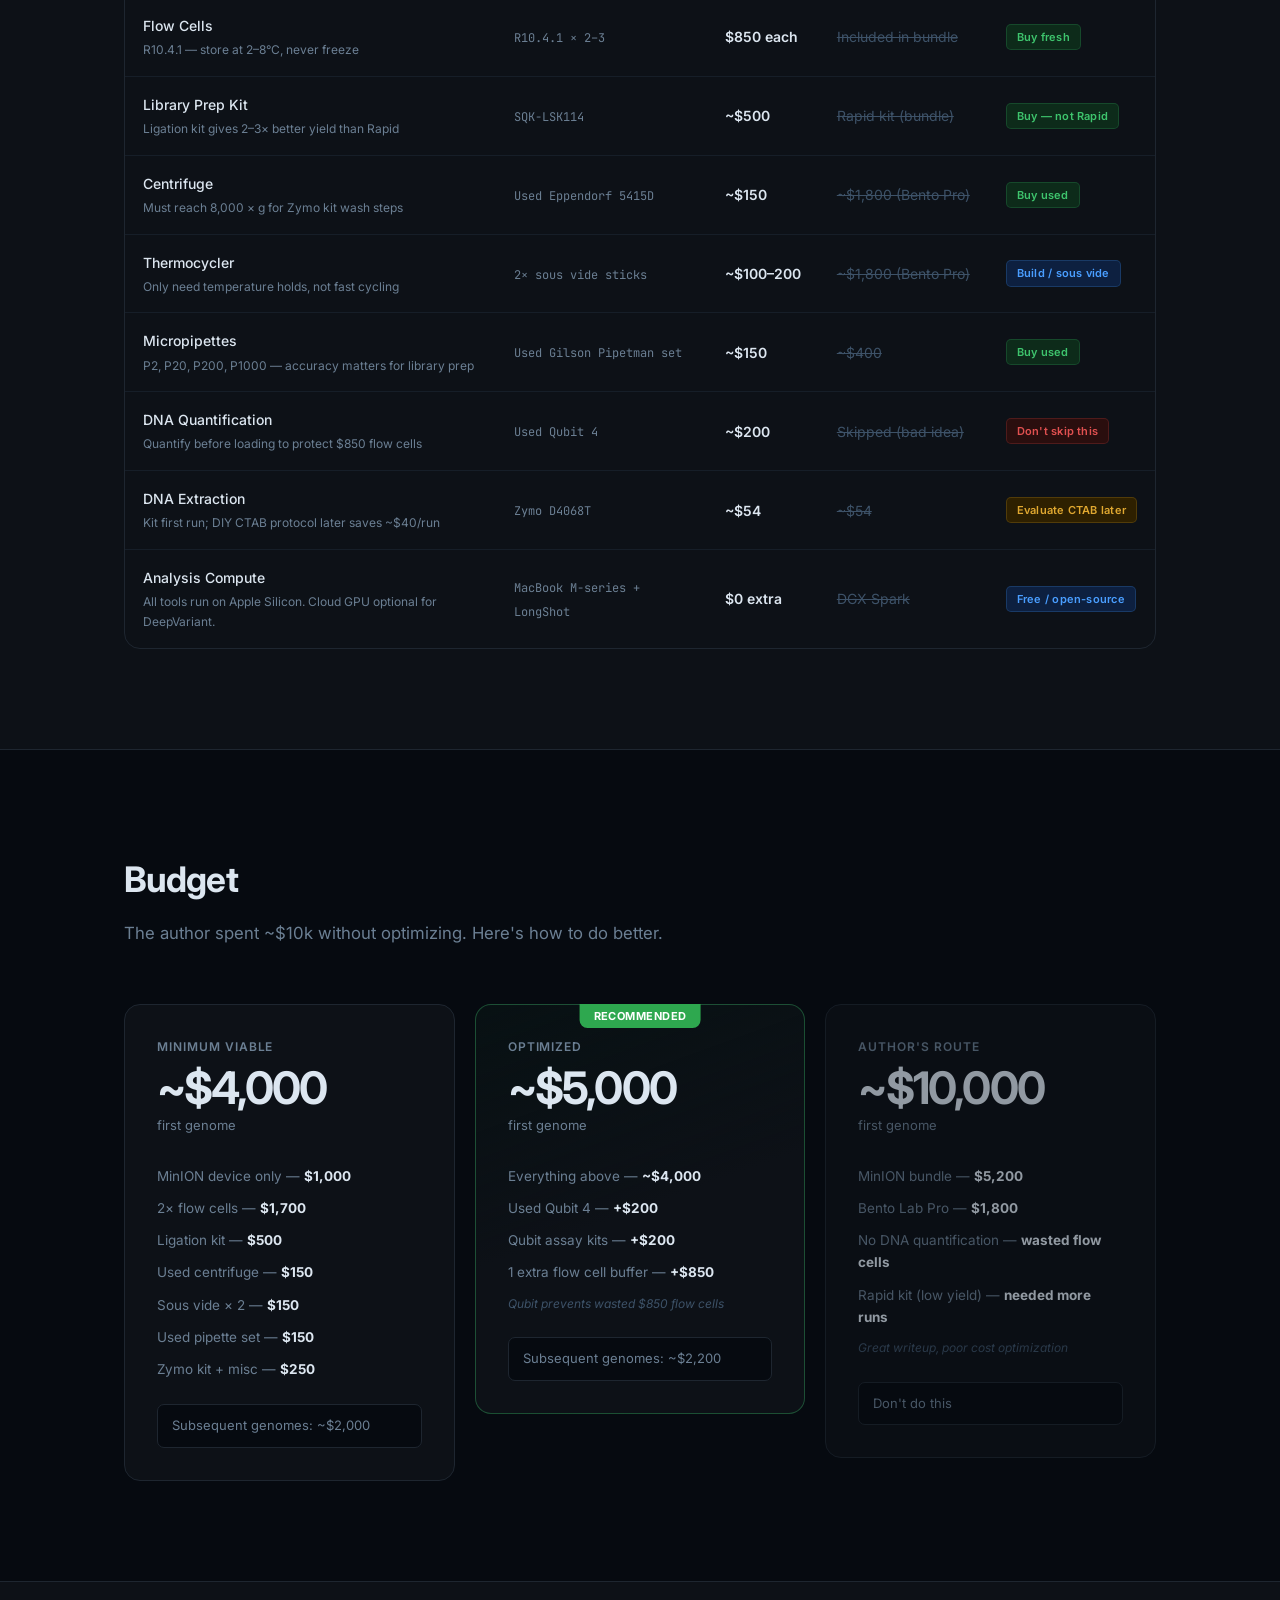
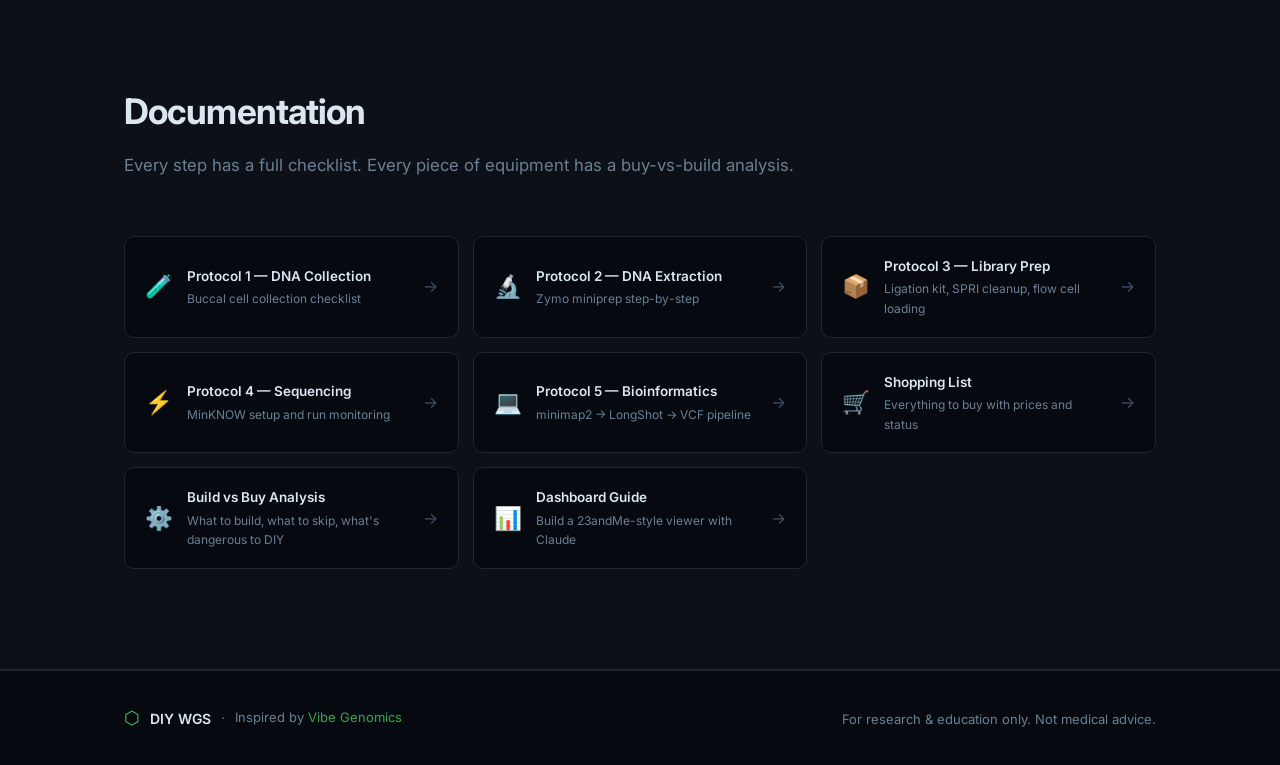
==== commit 5a546061: "Cache-bust CSS to force grid layout update Co-Authored-By: Claude Sonnet 4.6 <noreply@anthropic.com>" ====
--- a/index.html
+++ b/index.html
@@ -6,7 +6,7 @@
   <title>DIY Genome Sequencing</title>
   <link rel="preconnect" href="https://fonts.googleapis.com">
   <link href="https://fonts.googleapis.com/css2?family=Inter:wght@300;400;500;600;700&family=JetBrains+Mono:wght@400;600&display=swap" rel="stylesheet">
-  <link rel="stylesheet" href="style.css">
+  <link rel="stylesheet" href="style.css?v=2">
 </head>
 <body>
 
--- a/style.css
+++ b/style.css
@@ -161,15 +161,14 @@
 .btn-secondary:hover { border-color: var(--text-muted); color: var(--text); transform: translateY(-1px); }
 
 .hero-stats {
-  display: flex; align-items: center; justify-content: center;
-  gap: 0; padding: 20px 32px;
+  display: grid; grid-template-columns: 1fr 1px 1fr 1px 1fr 1px 1fr;
+  padding: 20px 8px;
   background: var(--bg-card); border: 1px solid var(--border); border-radius: var(--radius-lg);
-  flex-wrap: wrap;
-}
-.stat { text-align: center; padding: 4px 28px; }
+}
+.stat { text-align: center; padding: 4px 16px; }
 .stat-value { display: block; font-size: 1.5rem; font-weight: 700; color: var(--text); letter-spacing: -0.02em; }
 .stat-label { font-size: 12px; color: var(--text-muted); text-transform: uppercase; letter-spacing: 0.05em; }
-.stat-divider { width: 1px; height: 40px; background: var(--border); }
+.stat-divider { width: 1px; background: var(--border); align-self: stretch; margin: 8px 0; }
 
 /* ─── Sections ──────────────────────────────────────────────────────────── */
 section { padding: 100px 0; }
@@ -318,9 +317,10 @@
 @media (max-width: 700px) {
   nav { padding: 0 16px; }
   .nav-links a:not(.nav-github) { display: none; }
-  .hero-stats { gap: 8px; padding: 16px 20px; }
+  .hero-stats { grid-template-columns: 1fr 1fr; gap: 0; padding: 16px 8px; }
   .stat-divider { display: none; }
-  .stat { padding: 4px 12px; }
+  .stat { padding: 10px 12px; border-bottom: 1px solid var(--border); }
+  .stat:nth-child(odd) { border-right: 1px solid var(--border); }
   .step { flex-direction: column; gap: 8px; }
   .step-num { font-size: 1.5rem; }
   .budget-cards { grid-template-columns: 1fr; }
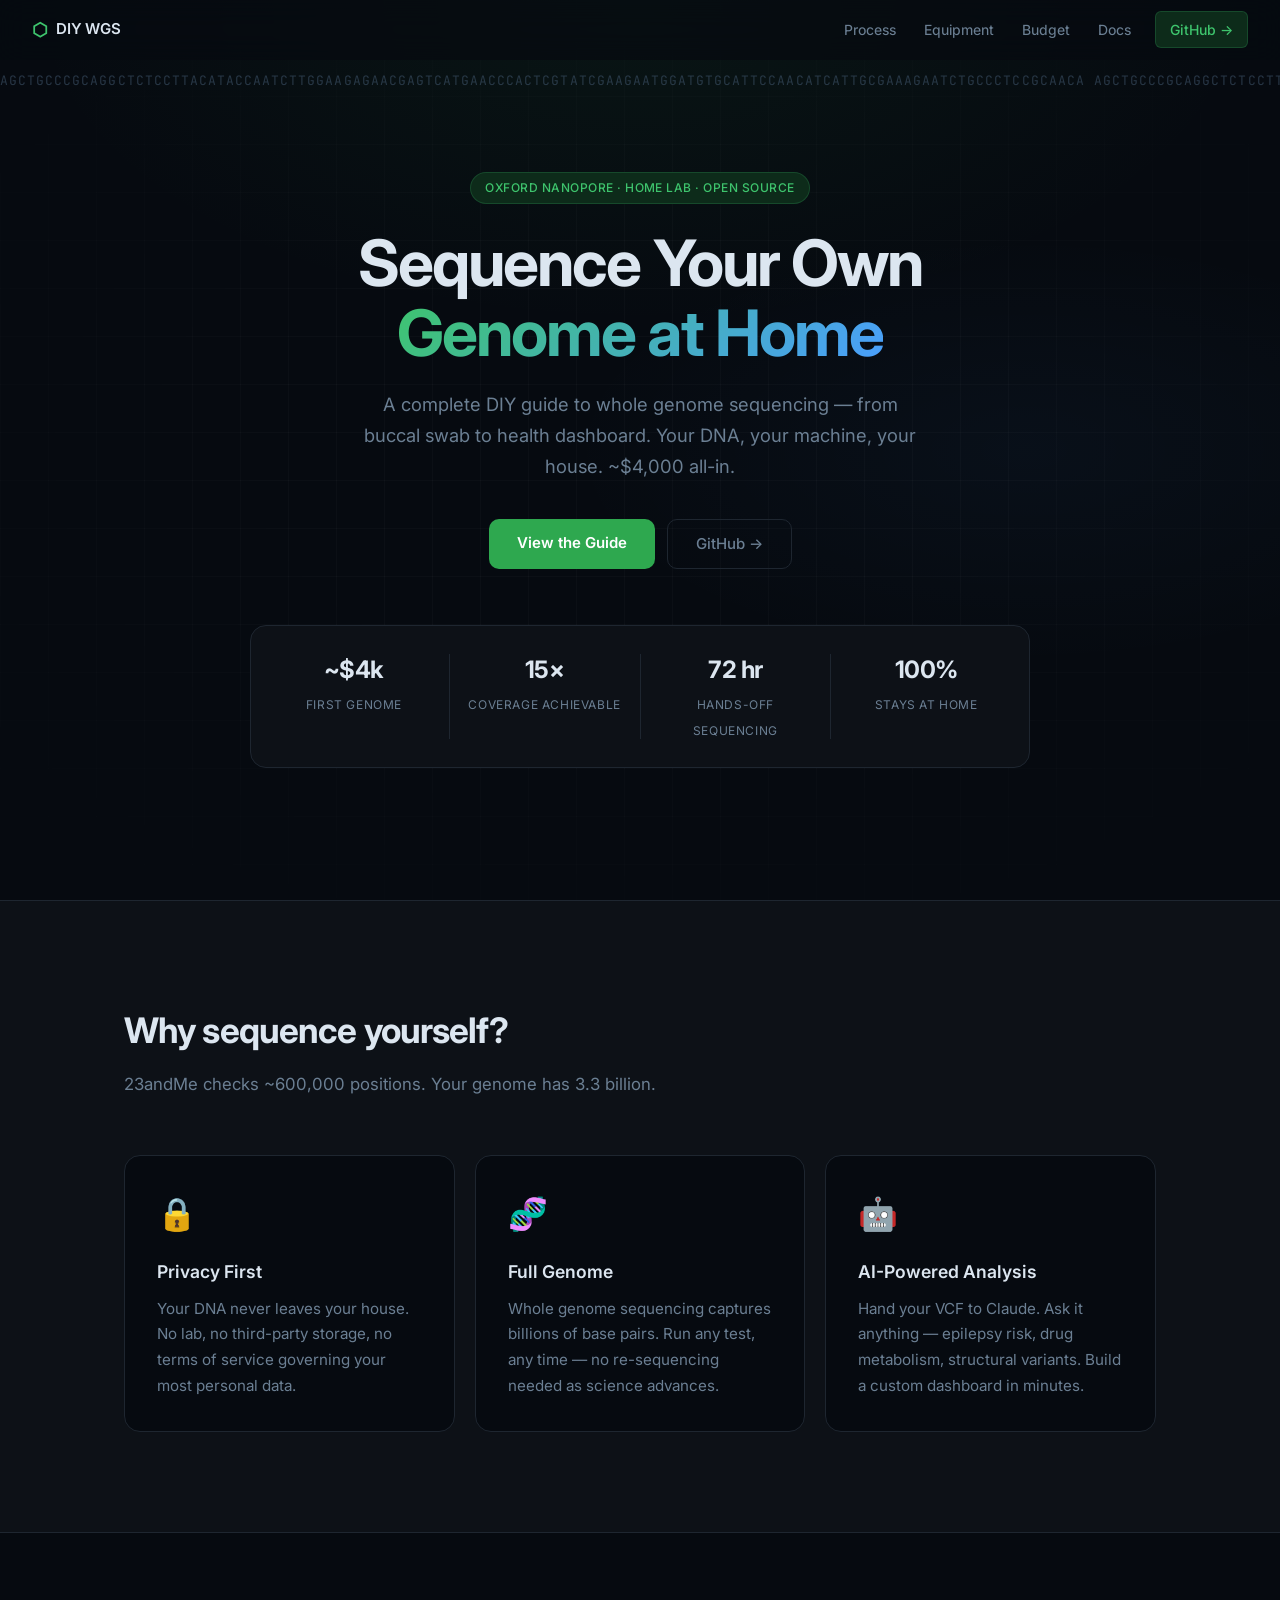
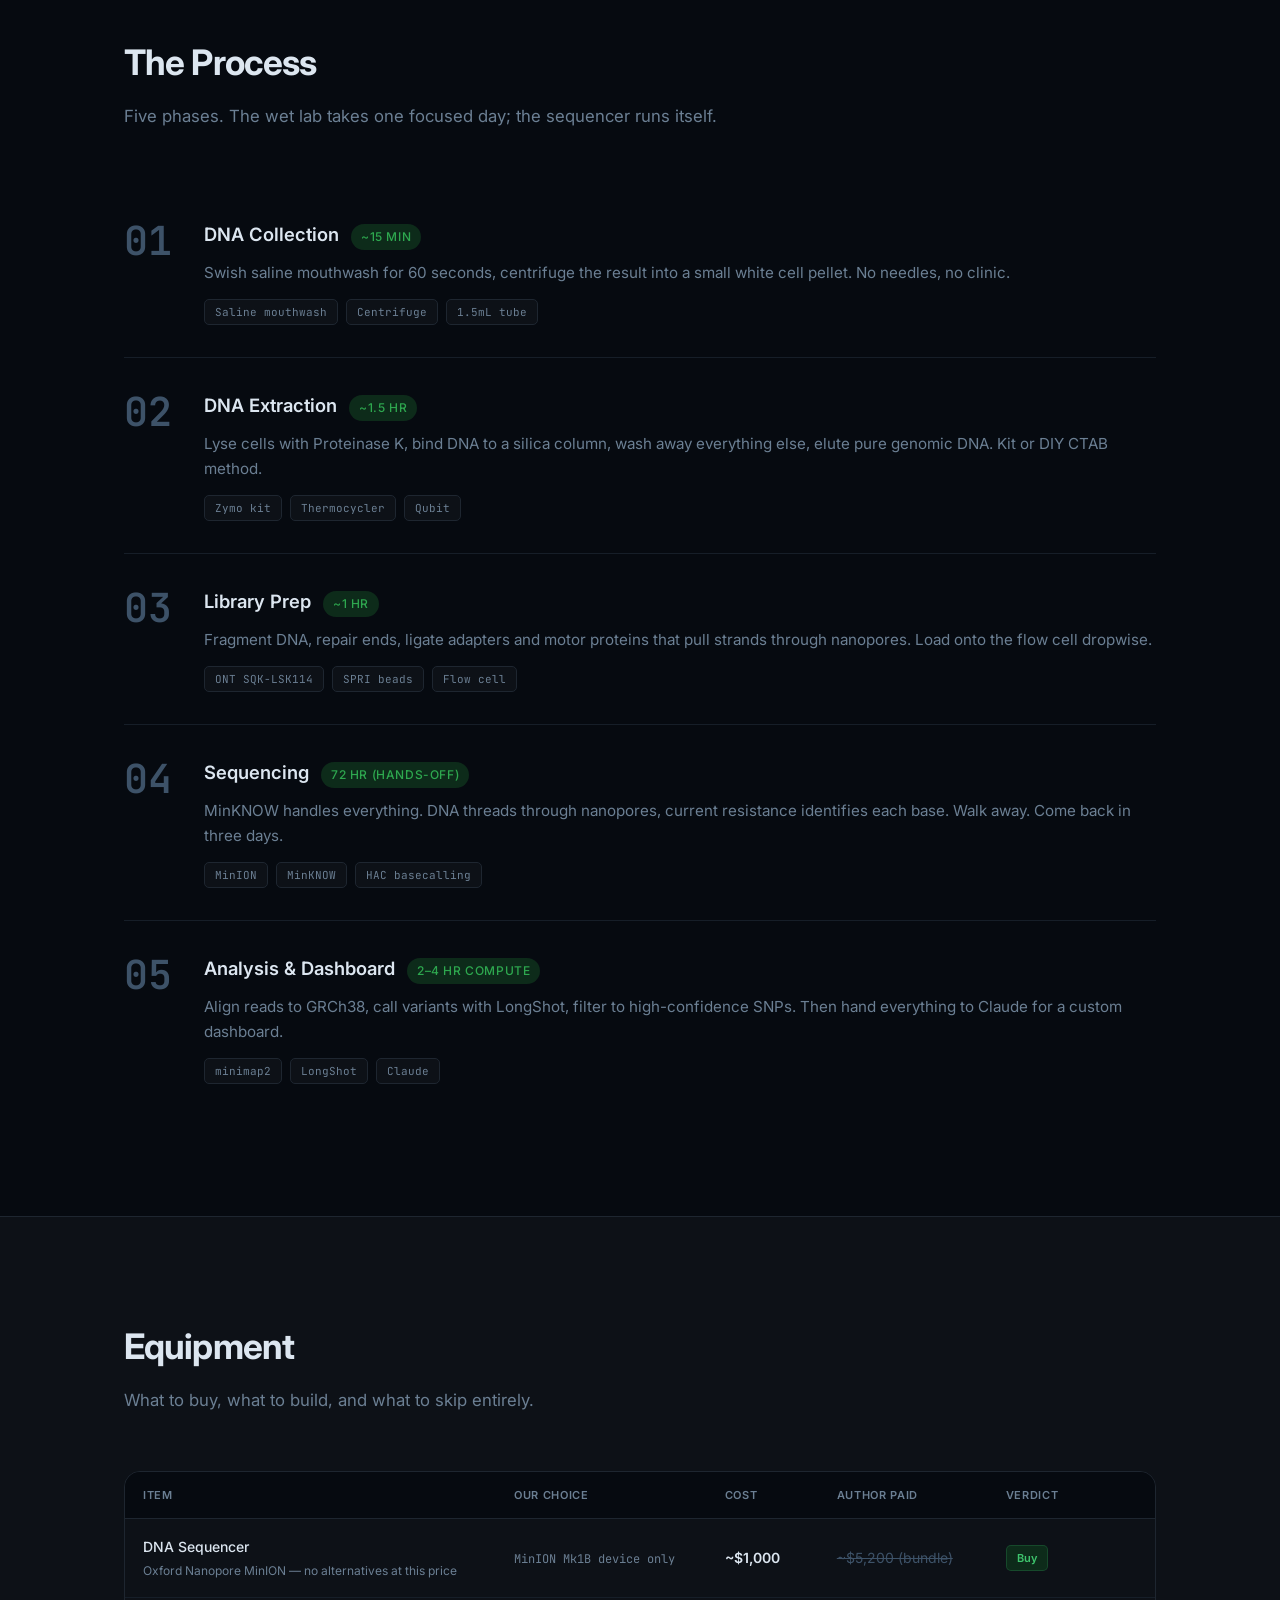
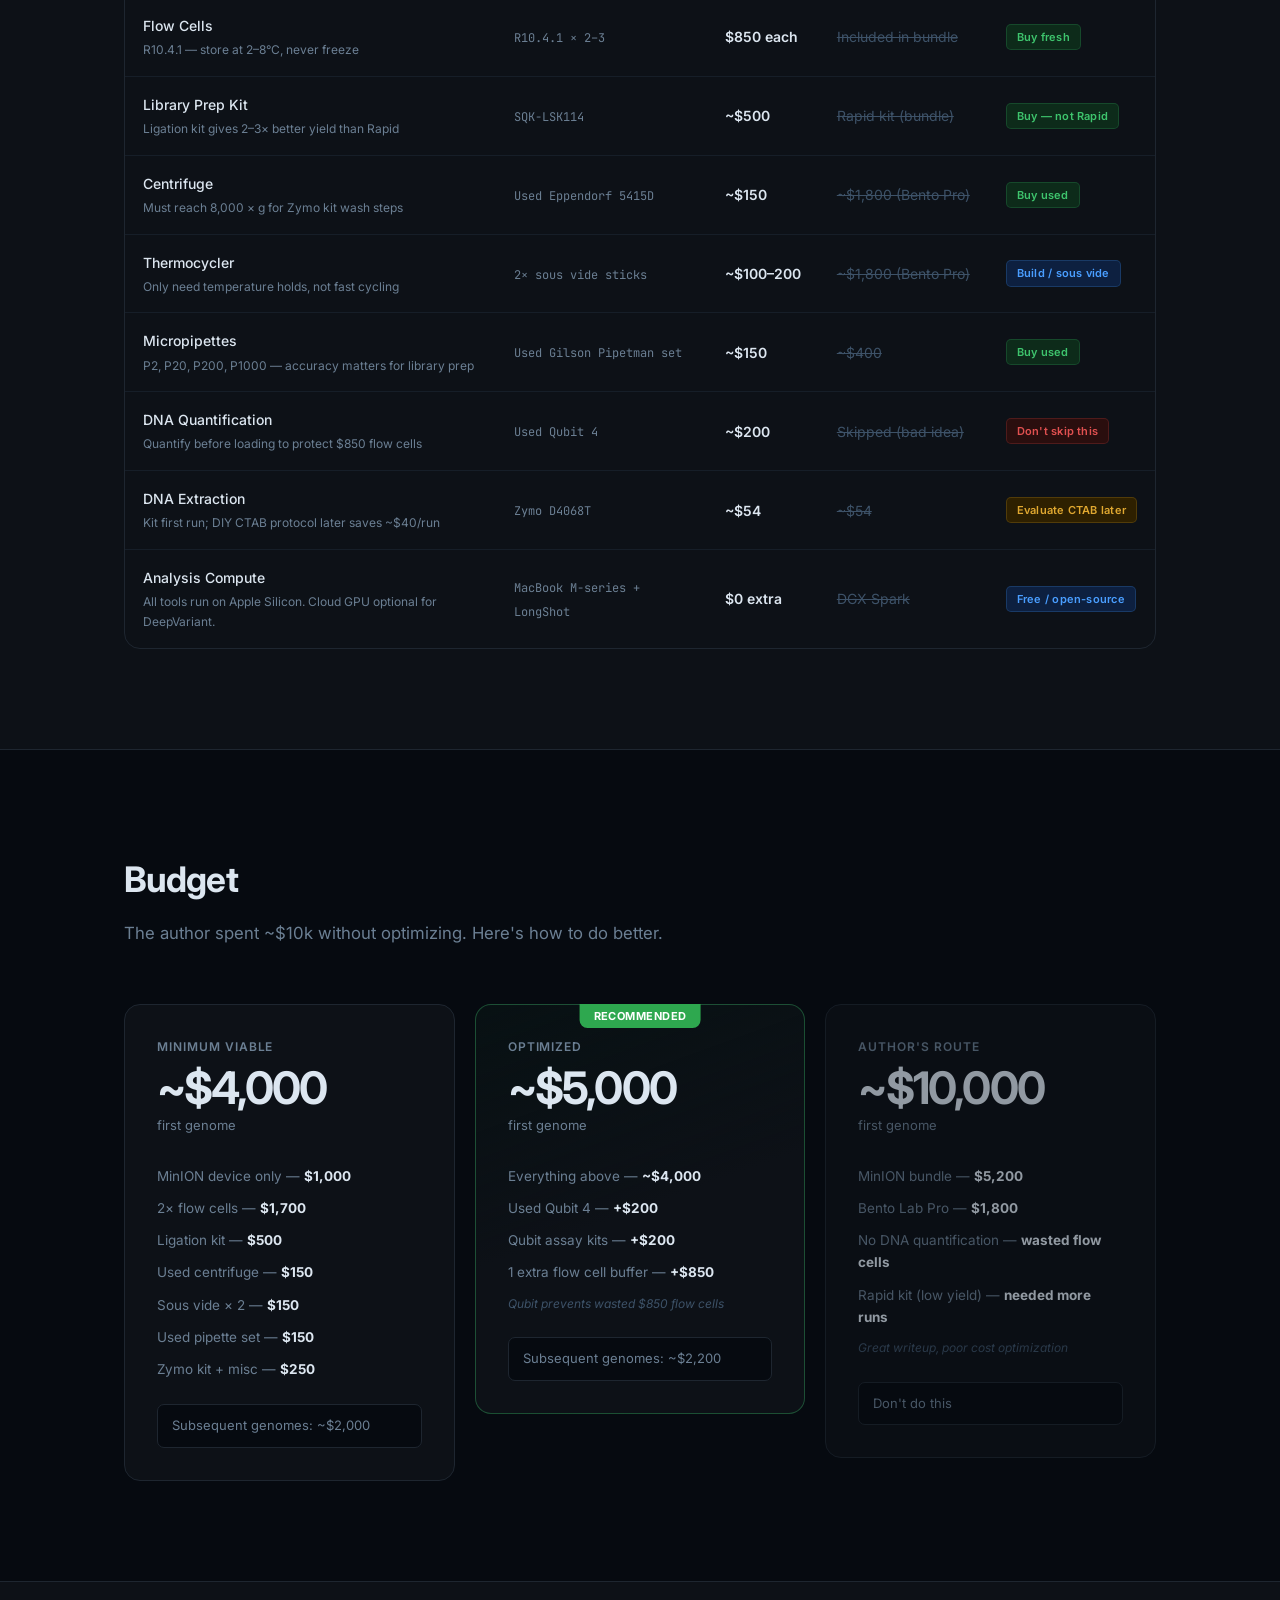
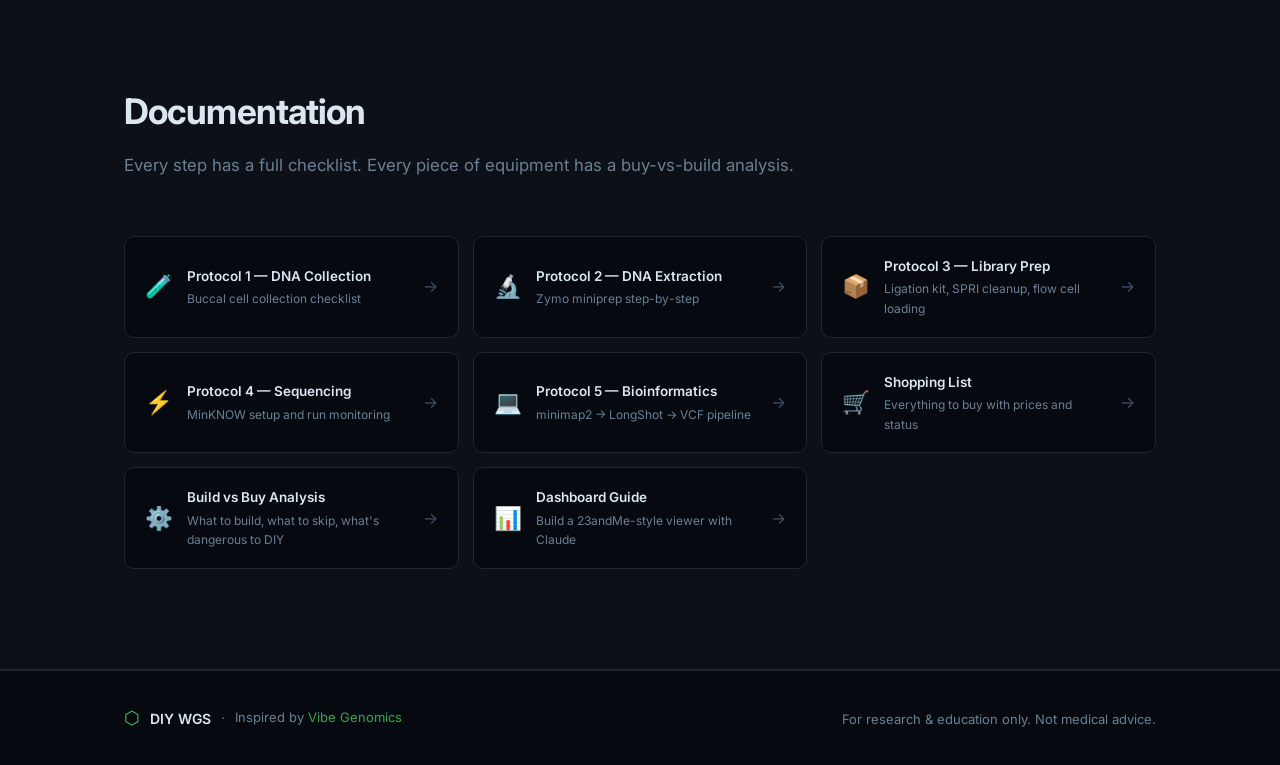
==== commit fa1cea72: "Add rendered docs viewer with sidebar navigation - docs.html fetches and renders any markdown file w" ====
--- a/index.html
+++ b/index.html
@@ -344,7 +344,7 @@
       <h2 class="section-title">Documentation</h2>
       <p class="section-sub">Every step has a full checklist. Every piece of equipment has a buy-vs-build analysis.</p>
       <div class="docs-grid">
-        <a href="protocols/01-dna-collection.md" class="doc-card">
+        <a href="docs.html?file=protocols/01-dna-collection.md" class="doc-card">
           <div class="doc-icon">🧪</div>
           <div class="doc-body">
             <h4>Protocol 1 — DNA Collection</h4>
@@ -352,7 +352,7 @@
           </div>
           <span class="doc-arrow">→</span>
         </a>
-        <a href="protocols/02-dna-extraction.md" class="doc-card">
+        <a href="docs.html?file=protocols/02-dna-extraction.md" class="doc-card">
           <div class="doc-icon">🔬</div>
           <div class="doc-body">
             <h4>Protocol 2 — DNA Extraction</h4>
@@ -360,7 +360,7 @@
           </div>
           <span class="doc-arrow">→</span>
         </a>
-        <a href="protocols/03-library-prep.md" class="doc-card">
+        <a href="docs.html?file=protocols/03-library-prep.md" class="doc-card">
           <div class="doc-icon">📦</div>
           <div class="doc-body">
             <h4>Protocol 3 — Library Prep</h4>
@@ -368,7 +368,7 @@
           </div>
           <span class="doc-arrow">→</span>
         </a>
-        <a href="protocols/04-sequencing.md" class="doc-card">
+        <a href="docs.html?file=protocols/04-sequencing.md" class="doc-card">
           <div class="doc-icon">⚡</div>
           <div class="doc-body">
             <h4>Protocol 4 — Sequencing</h4>
@@ -376,7 +376,7 @@
           </div>
           <span class="doc-arrow">→</span>
         </a>
-        <a href="protocols/05-bioinformatics.md" class="doc-card">
+        <a href="docs.html?file=protocols/05-bioinformatics.md" class="doc-card">
           <div class="doc-icon">💻</div>
           <div class="doc-body">
             <h4>Protocol 5 — Bioinformatics</h4>
@@ -384,7 +384,7 @@
           </div>
           <span class="doc-arrow">→</span>
         </a>
-        <a href="equipment/06-shopping-list.md" class="doc-card">
+        <a href="docs.html?file=equipment/06-shopping-list.md" class="doc-card">
           <div class="doc-icon">🛒</div>
           <div class="doc-body">
             <h4>Shopping List</h4>
@@ -392,7 +392,7 @@
           </div>
           <span class="doc-arrow">→</span>
         </a>
-        <a href="research/build-vs-buy.md" class="doc-card">
+        <a href="docs.html?file=research/build-vs-buy.md" class="doc-card">
           <div class="doc-icon">⚙️</div>
           <div class="doc-body">
             <h4>Build vs Buy Analysis</h4>
@@ -400,7 +400,7 @@
           </div>
           <span class="doc-arrow">→</span>
         </a>
-        <a href="bioinformatics/dashboard.md" class="doc-card">
+        <a href="docs.html?file=bioinformatics/dashboard.md" class="doc-card">
           <div class="doc-icon">📊</div>
           <div class="doc-body">
             <h4>Dashboard Guide</h4>
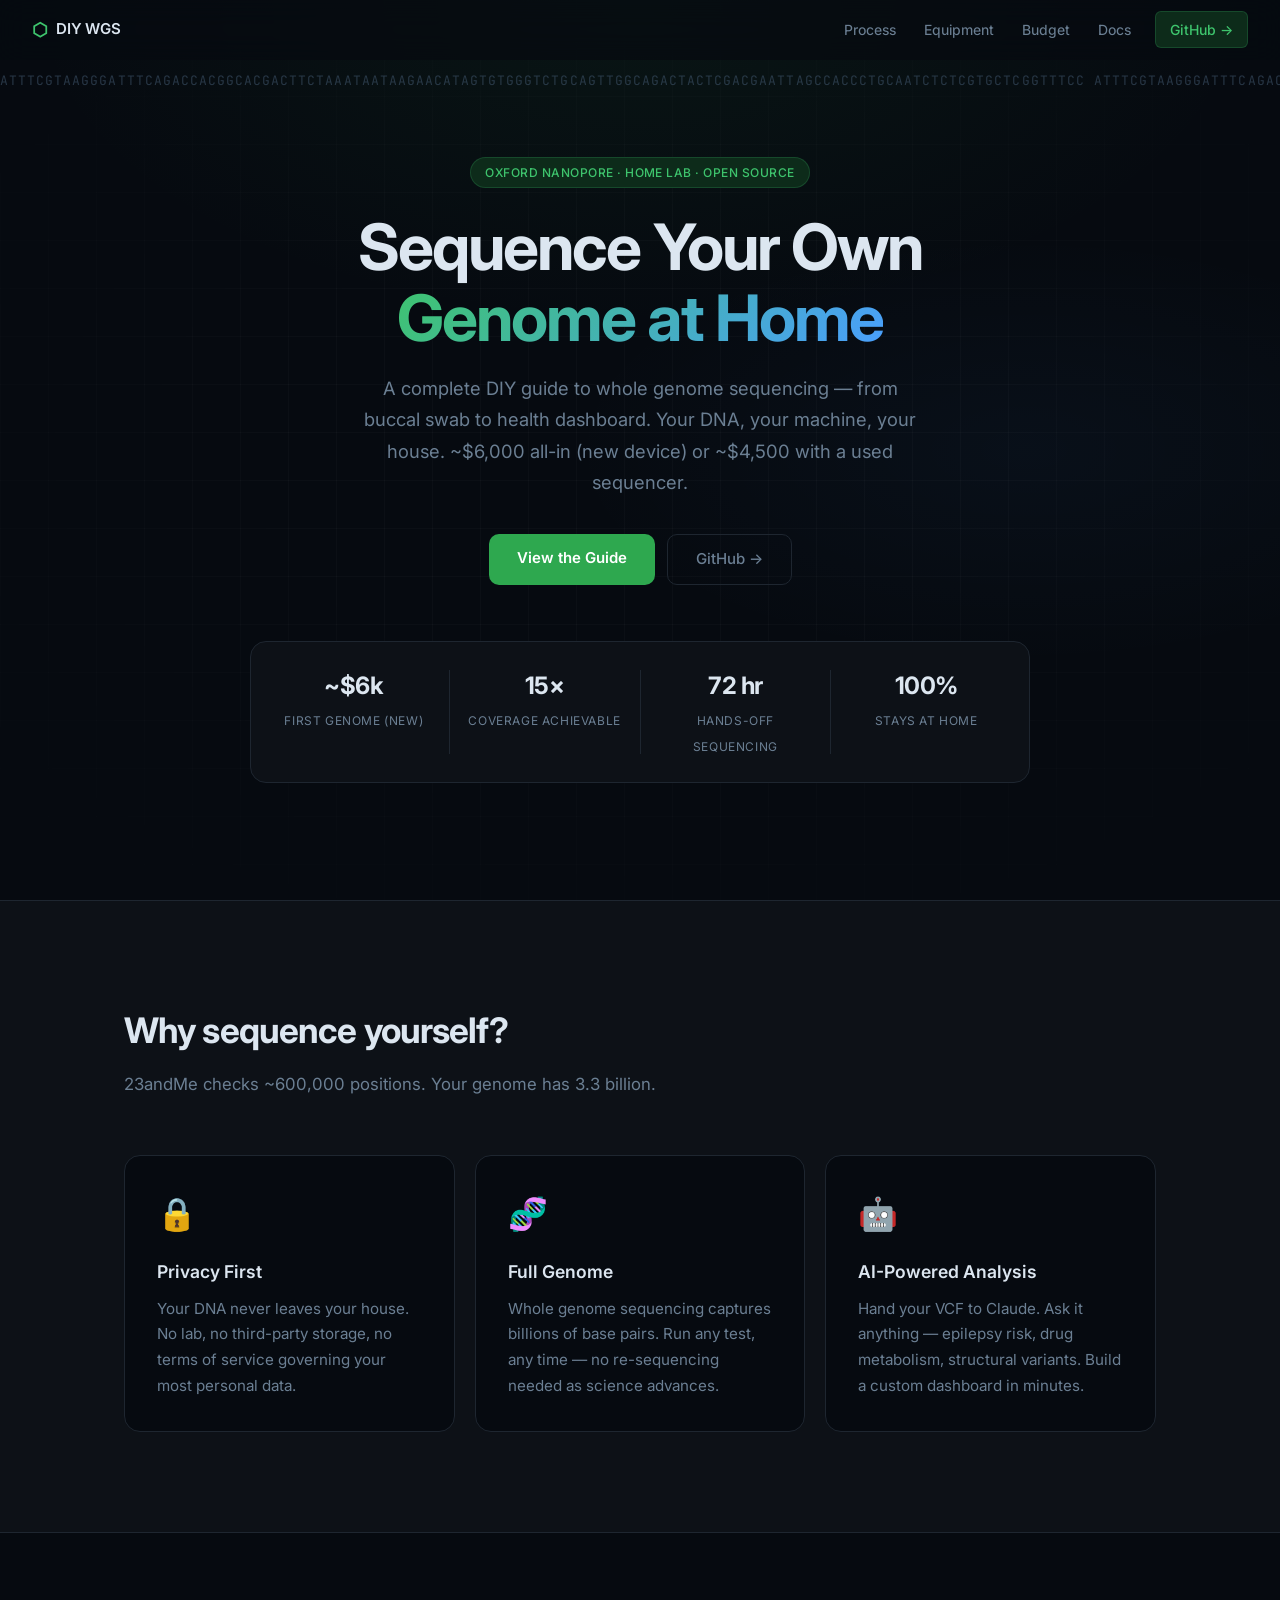
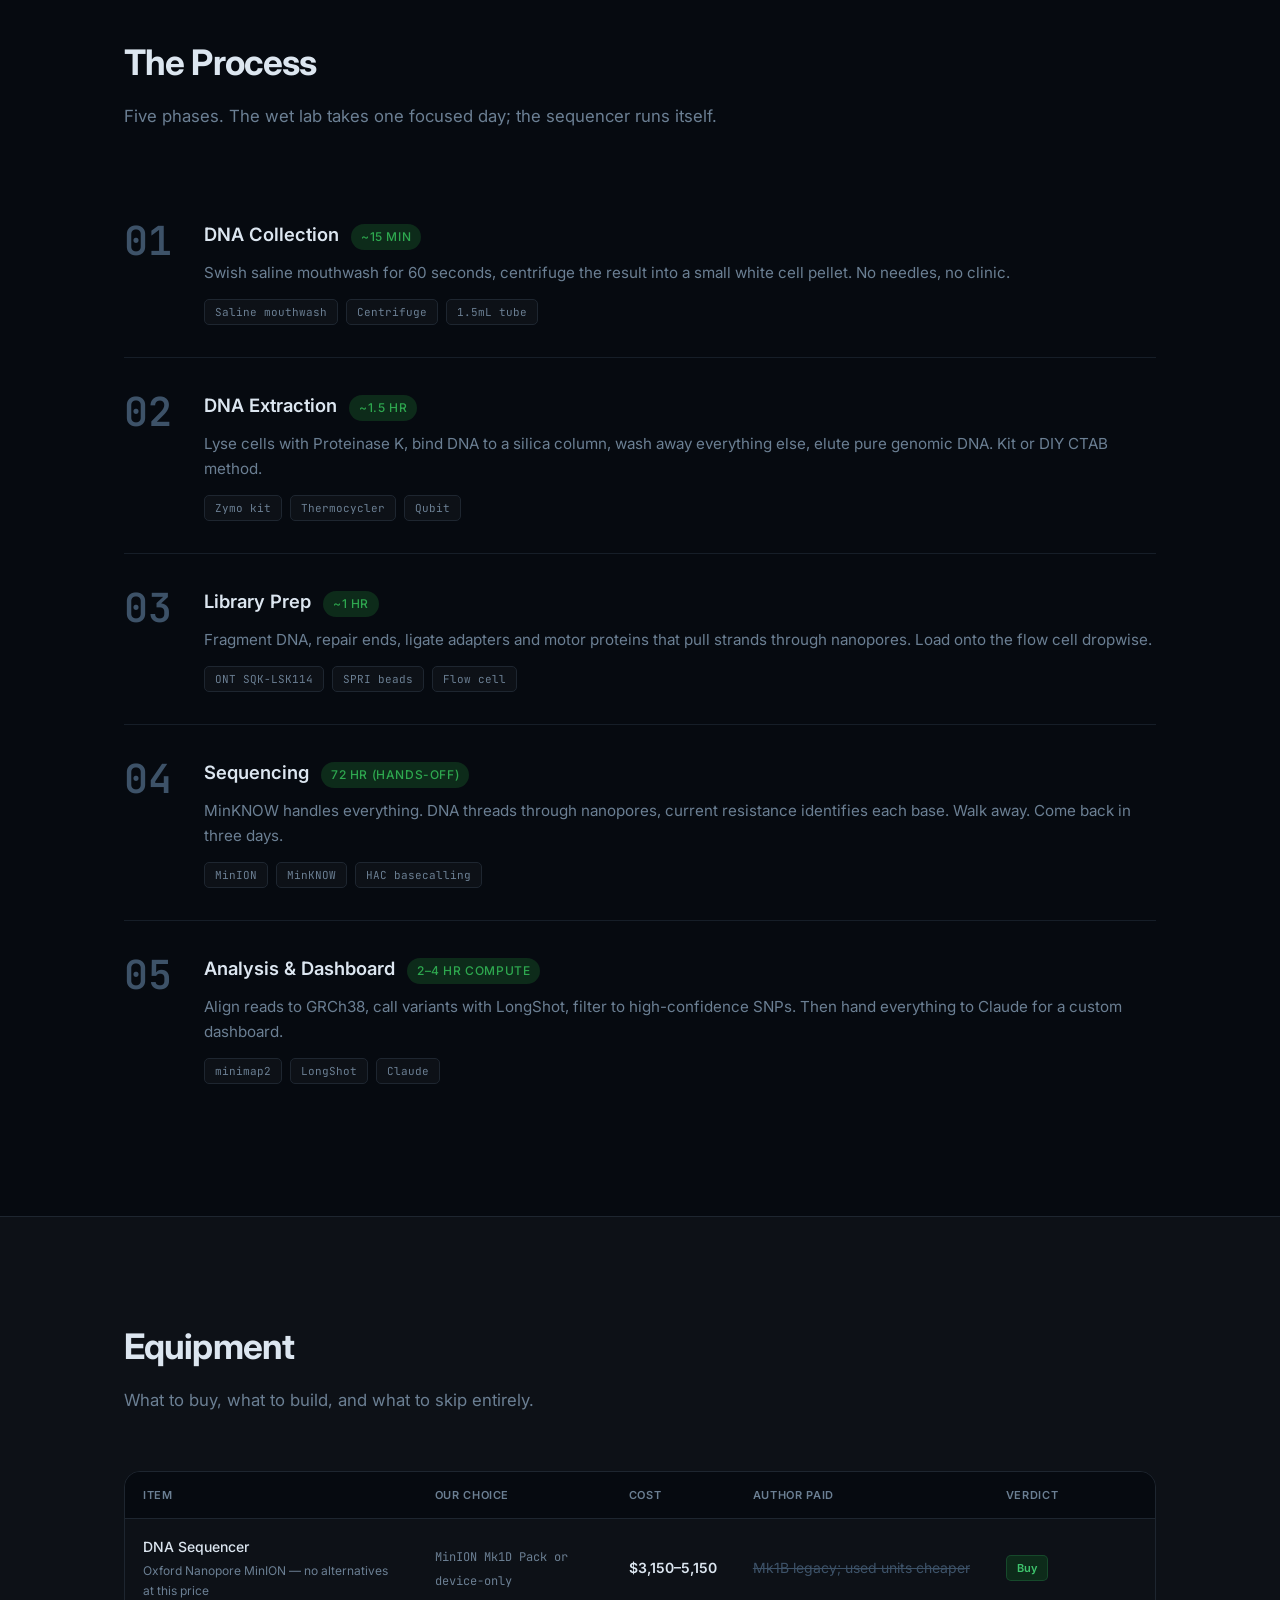
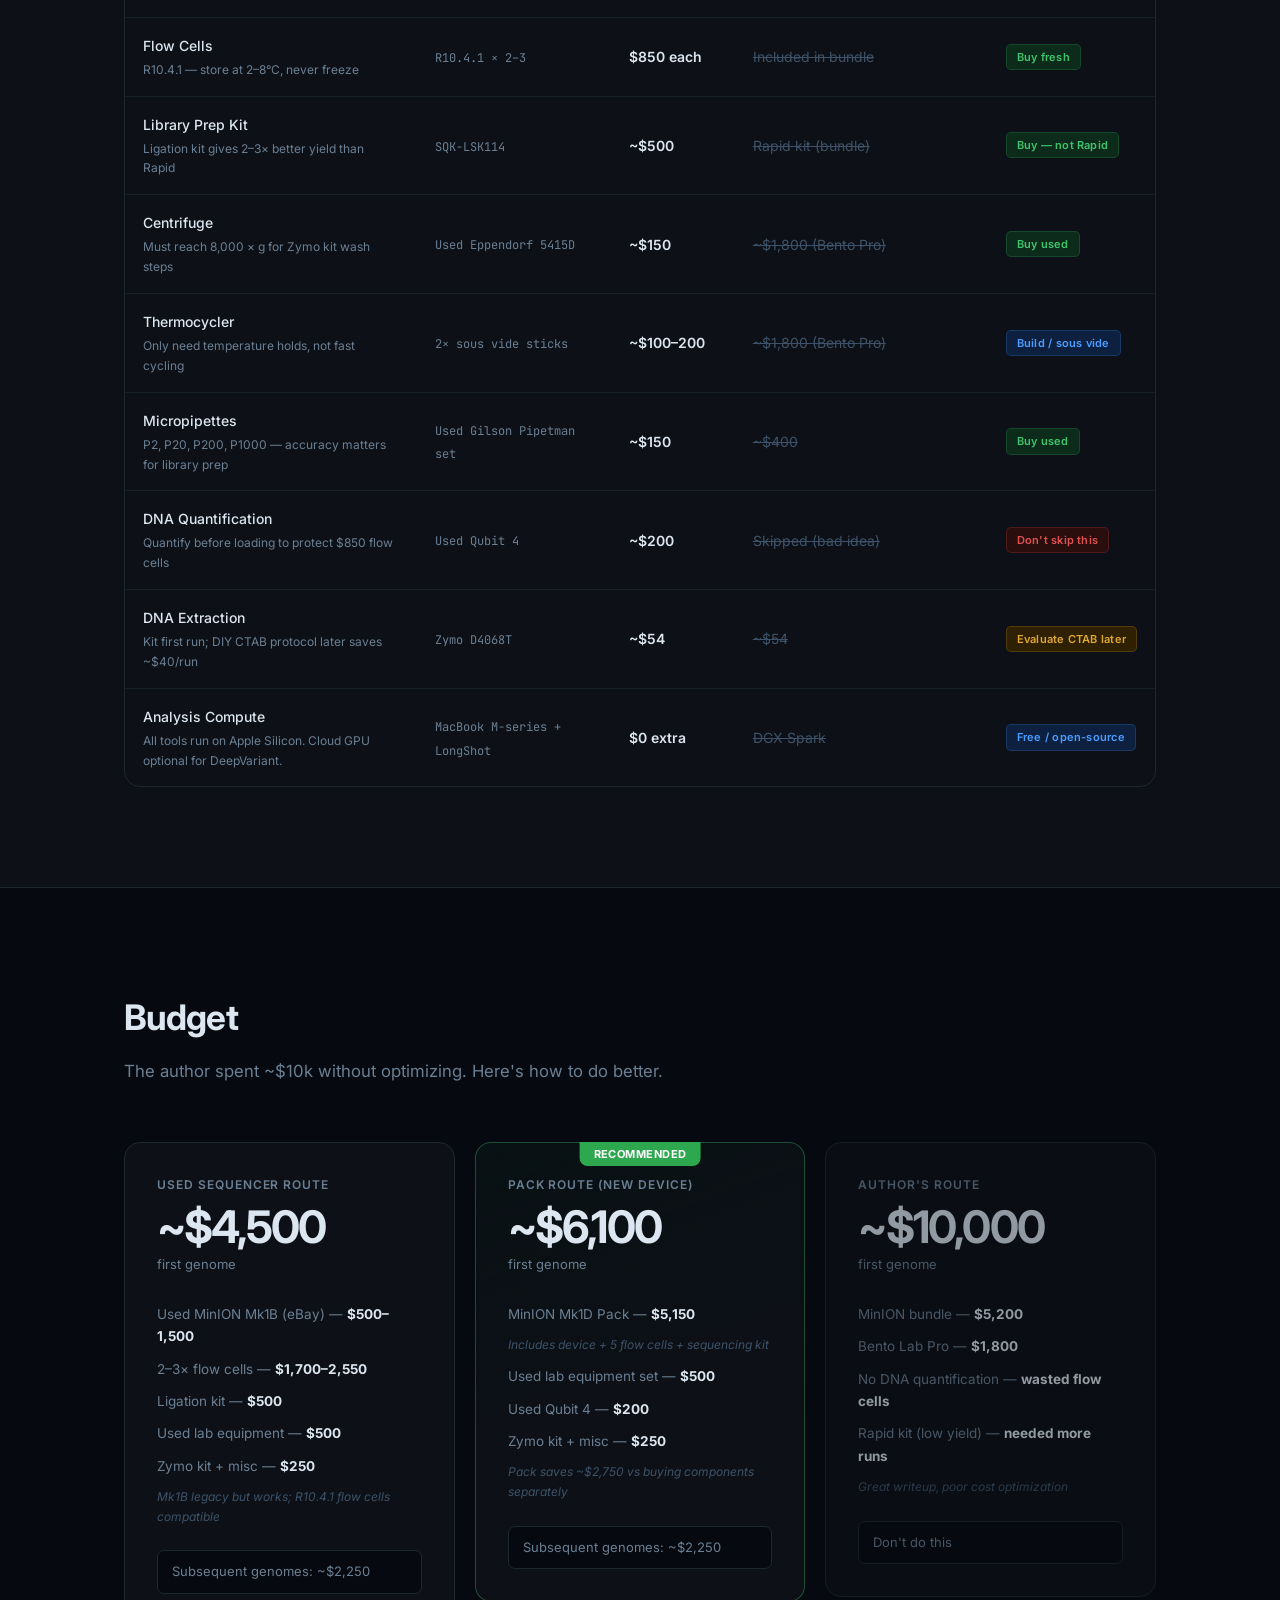
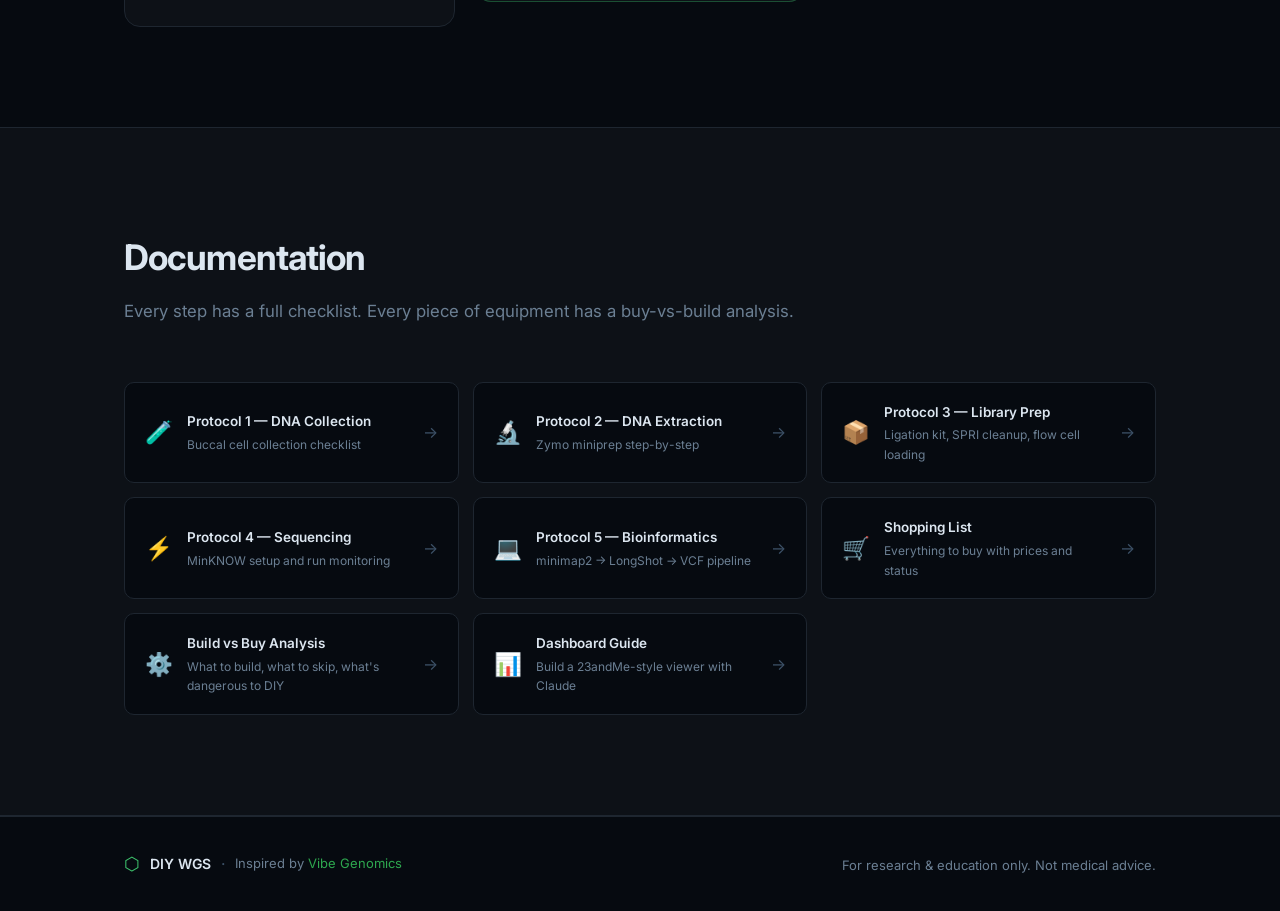
==== commit 9fd0fec7: "fix: update MinION pricing — Mk1B is legacy, Mk1D is $3,150 MinION Mk1B confirmed as legacy product." ====
--- a/index.html
+++ b/index.html
@@ -33,7 +33,7 @@
       <h1>Sequence Your Own<br><span class="gradient-text">Genome at Home</span></h1>
       <p class="hero-sub">
         A complete DIY guide to whole genome sequencing — from buccal swab to
-        health dashboard. Your DNA, your machine, your house. ~$4,000 all-in.
+        health dashboard. Your DNA, your machine, your house. ~$6,000 all-in (new device) or ~$4,500 with a used sequencer.
       </p>
       <div class="hero-cta">
         <a href="#process" class="btn-primary">View the Guide</a>
@@ -41,8 +41,8 @@
       </div>
       <div class="hero-stats">
         <div class="stat">
-          <span class="stat-value">~$4k</span>
-          <span class="stat-label">first genome</span>
+          <span class="stat-value">~$6k</span>
+          <span class="stat-label">first genome (new)</span>
         </div>
         <div class="stat-divider"></div>
         <div class="stat">
@@ -195,9 +195,9 @@
                 <div class="equip-name">DNA Sequencer</div>
                 <div class="equip-desc">Oxford Nanopore MinION — no alternatives at this price</div>
               </td>
-              <td><span class="mono">MinION Mk1B device only</span></td>
-              <td class="cost">~$1,000</td>
-              <td class="cost muted">~$5,200 (bundle)</td>
+              <td><span class="mono">MinION Mk1D Pack or device-only</span></td>
+              <td class="cost">$3,150–5,150</td>
+              <td class="cost muted">Mk1B legacy; used units cheaper</td>
               <td><span class="verdict buy">Buy</span></td>
             </tr>
             <tr>
@@ -293,33 +293,33 @@
       <p class="section-sub">The author spent ~$10k without optimizing. Here's how to do better.</p>
       <div class="budget-cards">
         <div class="budget-card">
-          <div class="budget-tier">Minimum Viable</div>
-          <div class="budget-price">~$4,000</div>
+          <div class="budget-tier">Used Sequencer Route</div>
+          <div class="budget-price">~$4,500</div>
           <div class="budget-per">first genome</div>
           <div class="budget-items">
-            <div class="bi">MinION device only — <strong>$1,000</strong></div>
-            <div class="bi">2× flow cells — <strong>$1,700</strong></div>
+            <div class="bi">Used MinION Mk1B (eBay) — <strong>$500–1,500</strong></div>
+            <div class="bi">2–3× flow cells — <strong>$1,700–2,550</strong></div>
             <div class="bi">Ligation kit — <strong>$500</strong></div>
-            <div class="bi">Used centrifuge — <strong>$150</strong></div>
-            <div class="bi">Sous vide × 2 — <strong>$150</strong></div>
-            <div class="bi">Used pipette set — <strong>$150</strong></div>
+            <div class="bi">Used lab equipment — <strong>$500</strong></div>
             <div class="bi">Zymo kit + misc — <strong>$250</strong></div>
-          </div>
-          <div class="budget-subsequent">Subsequent genomes: ~$2,000</div>
+            <div class="bi bi-note">Mk1B legacy but works; R10.4.1 flow cells compatible</div>
+          </div>
+          <div class="budget-subsequent">Subsequent genomes: ~$2,250</div>
         </div>
         <div class="budget-card recommended">
           <div class="budget-rec-badge">Recommended</div>
-          <div class="budget-tier">Optimized</div>
-          <div class="budget-price">~$5,000</div>
+          <div class="budget-tier">Pack Route (New Device)</div>
+          <div class="budget-price">~$6,100</div>
           <div class="budget-per">first genome</div>
           <div class="budget-items">
-            <div class="bi">Everything above — <strong>~$4,000</strong></div>
-            <div class="bi">Used Qubit 4 — <strong>+$200</strong></div>
-            <div class="bi">Qubit assay kits — <strong>+$200</strong></div>
-            <div class="bi">1 extra flow cell buffer — <strong>+$850</strong></div>
-            <div class="bi bi-note">Qubit prevents wasted $850 flow cells</div>
-          </div>
-          <div class="budget-subsequent">Subsequent genomes: ~$2,200</div>
+            <div class="bi">MinION Mk1D Pack — <strong>$5,150</strong></div>
+            <div class="bi bi-note">Includes device + 5 flow cells + sequencing kit</div>
+            <div class="bi">Used lab equipment set — <strong>$500</strong></div>
+            <div class="bi">Used Qubit 4 — <strong>$200</strong></div>
+            <div class="bi">Zymo kit + misc — <strong>$250</strong></div>
+            <div class="bi bi-note">Pack saves ~$2,750 vs buying components separately</div>
+          </div>
+          <div class="budget-subsequent">Subsequent genomes: ~$2,250</div>
         </div>
         <div class="budget-card dim">
           <div class="budget-tier">Author's Route</div>
